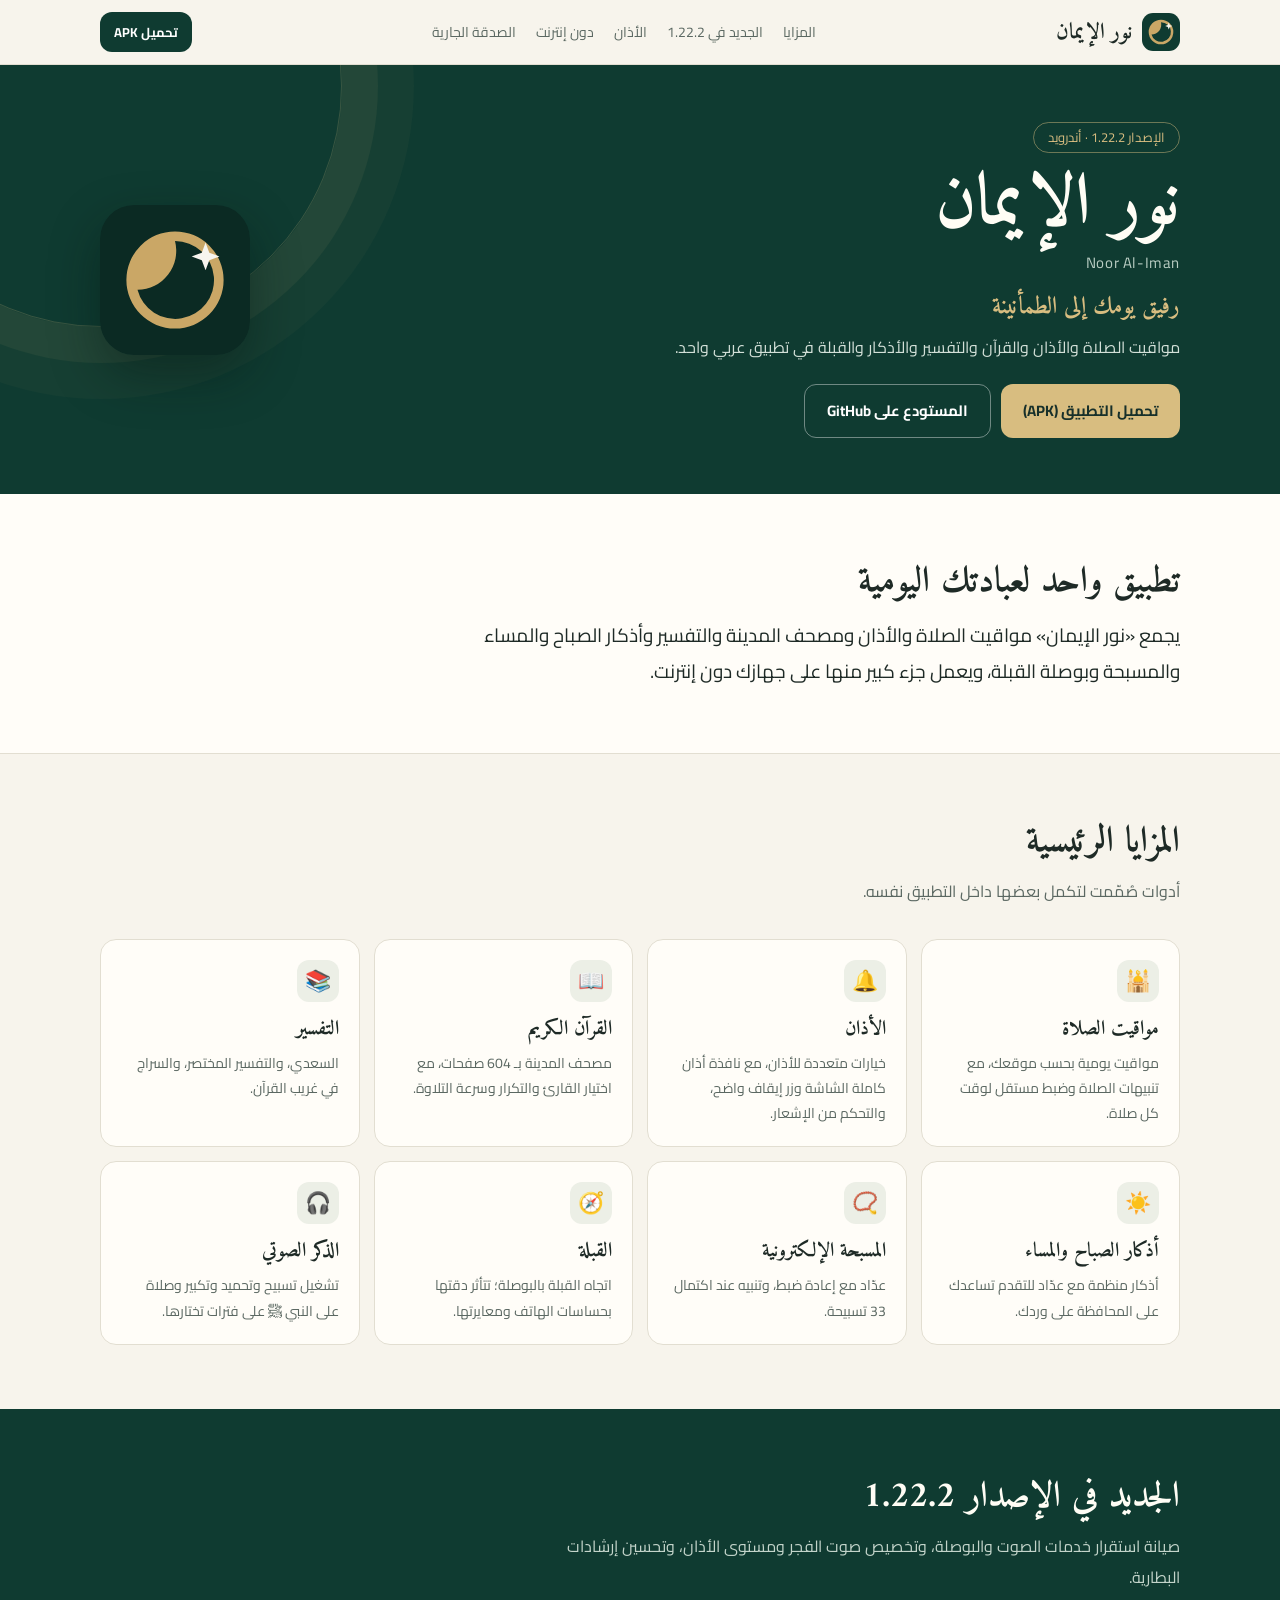
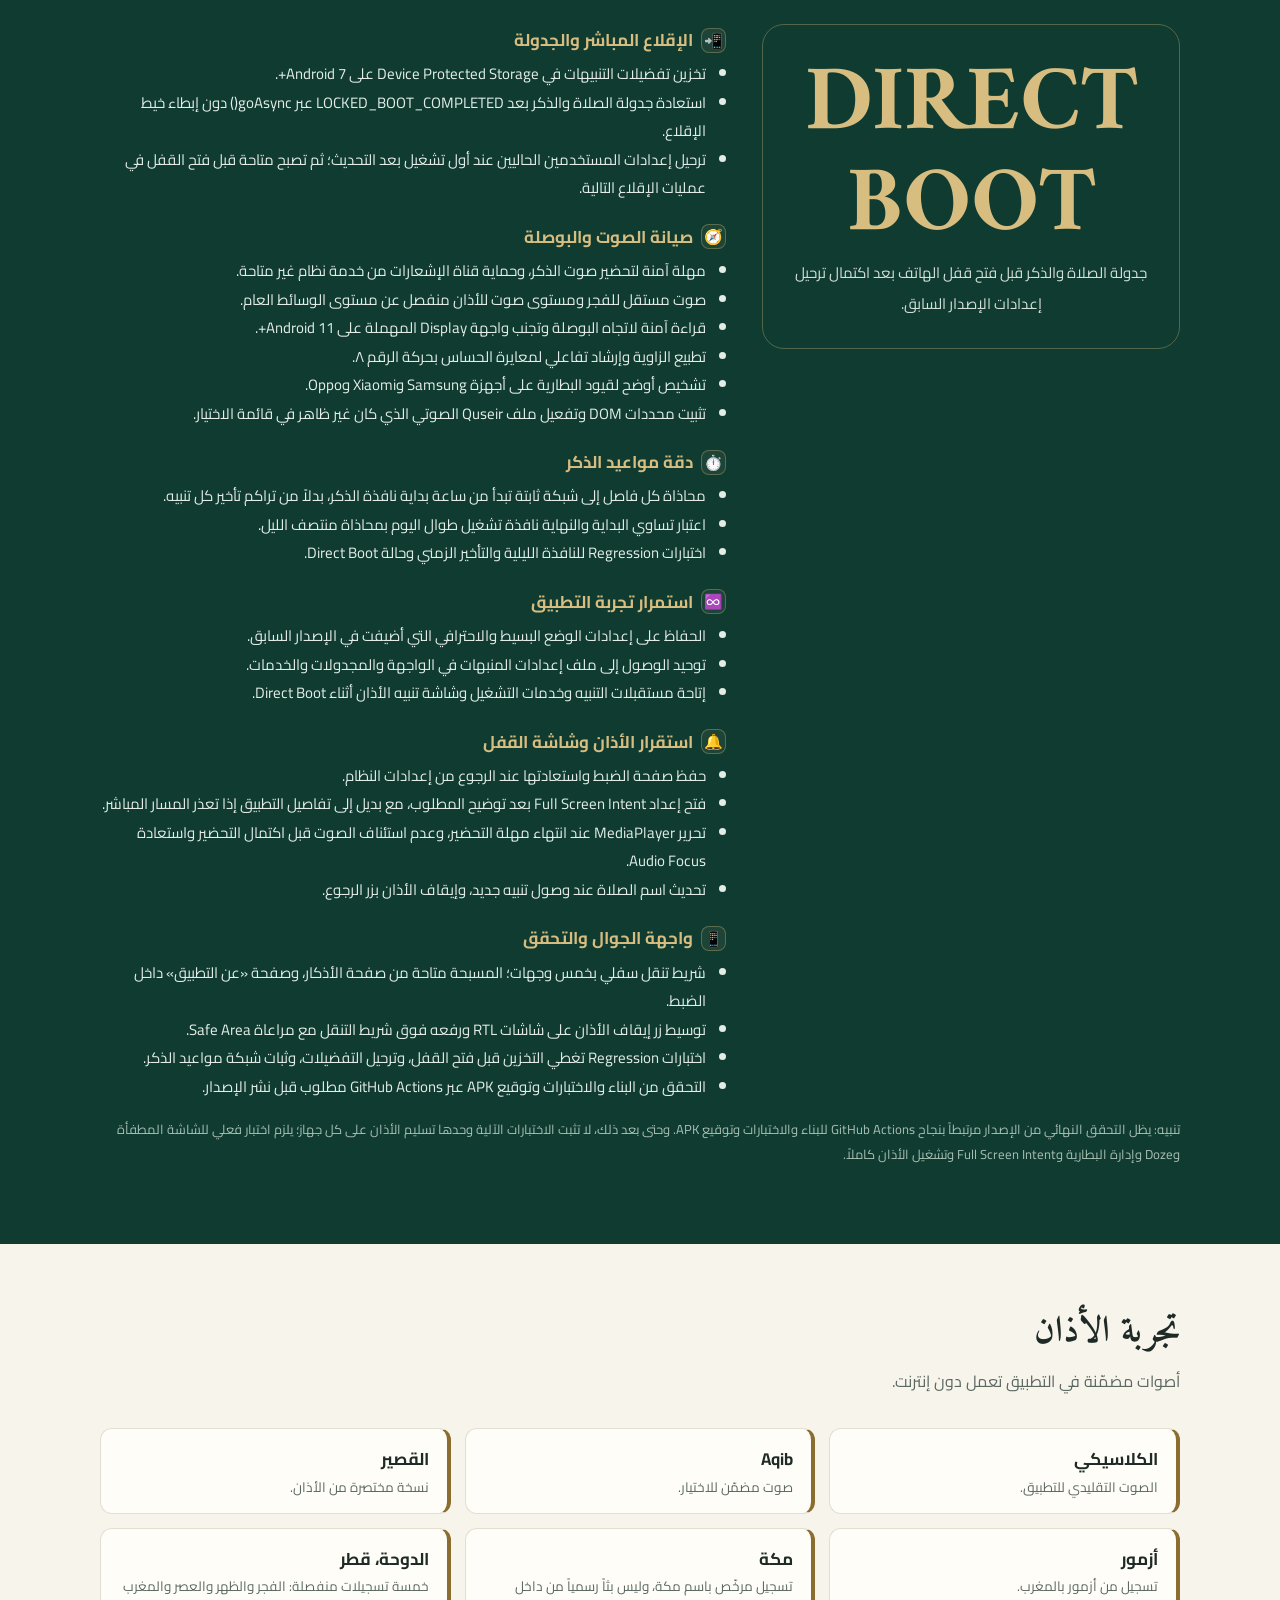
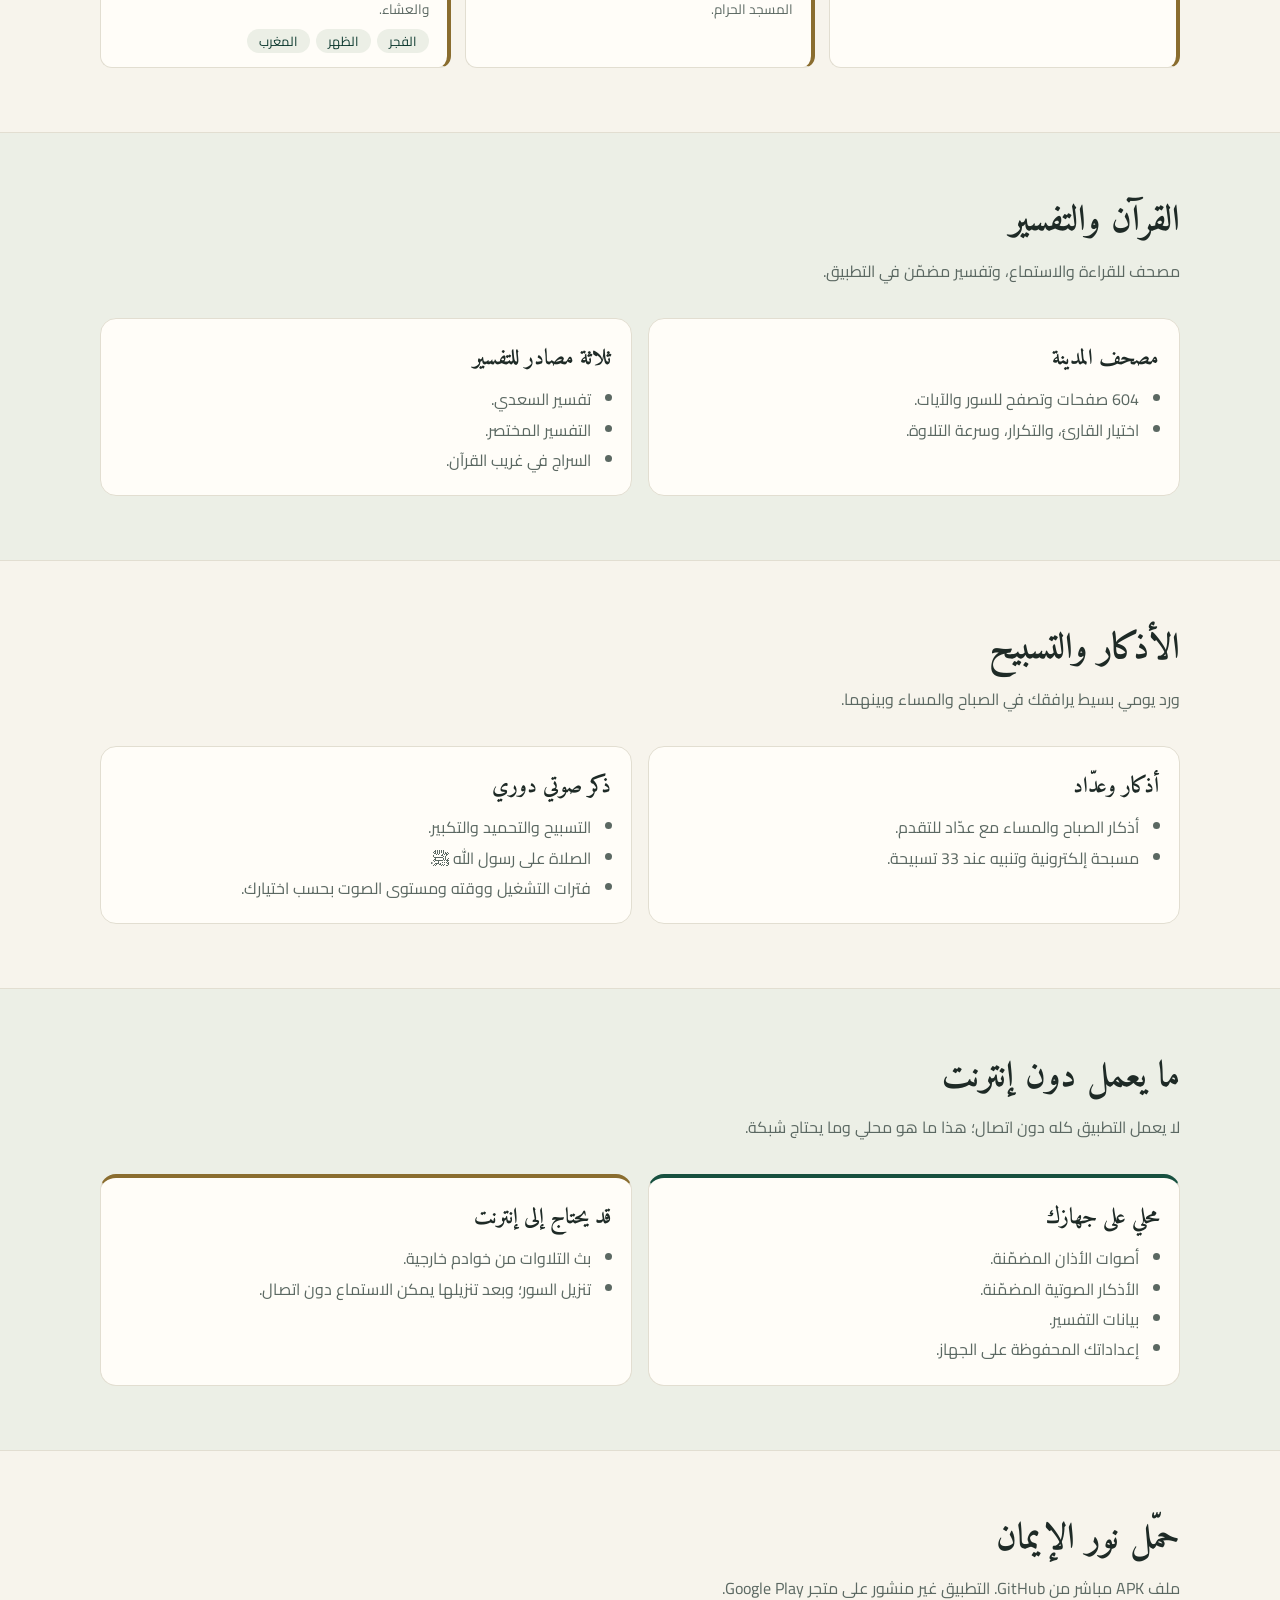
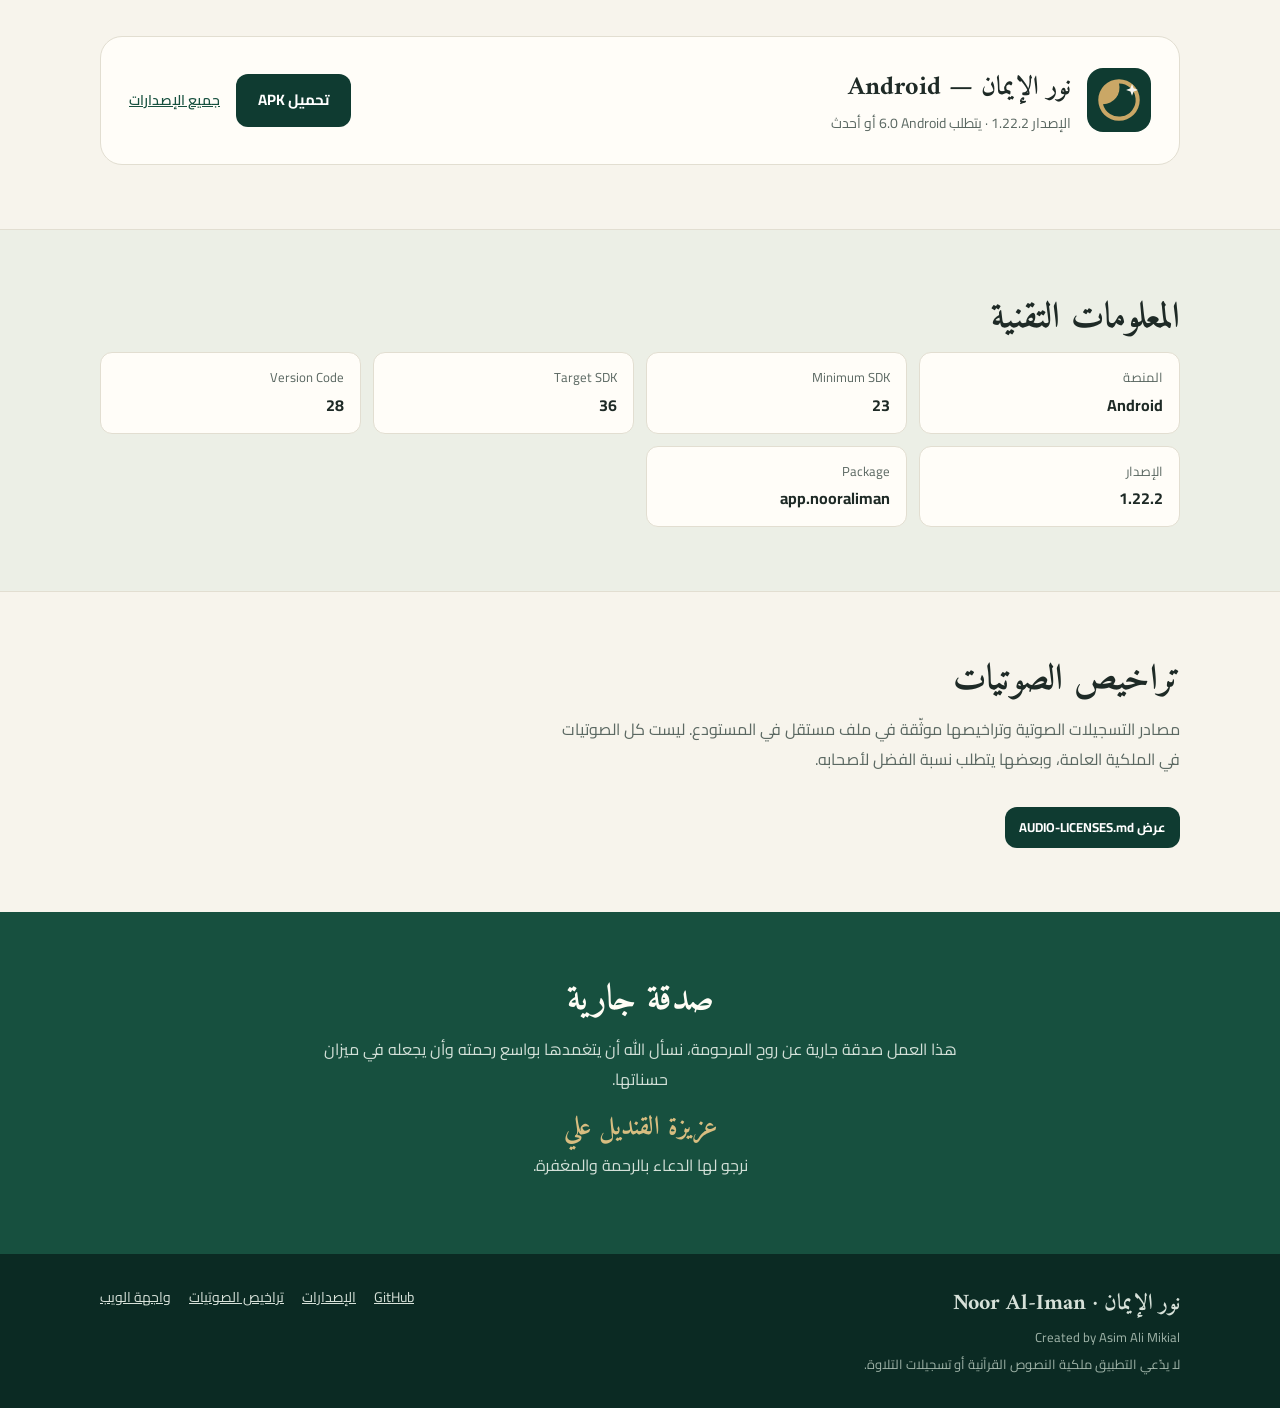
==== index.html @ 0c86276c "Add meaningful icons to v1.22.2 feature headings" ====
<!doctype html>
<html lang="ar" dir="rtl">
<head>
<meta charset="utf-8">
<meta name="viewport" content="width=device-width, initial-scale=1">
<meta name="theme-color" content="#0f3b31">
<title>نور الإيمان | رفيق يومك إلى الطمأنينة</title>
<meta name="description" content="نور الإيمان: تطبيق أندرويد يجمع مواقيت الصلاة والأذان والقرآن الكريم والتفسير والأذكار والمسبحة والقبلة في تجربة عربية واحدة.">
<meta property="og:type" content="website">
<meta property="og:title" content="نور الإيمان | رفيق يومك إلى الطمأنينة">
<meta property="og:description" content="مواقيت الصلاة والأذان والقرآن والتفسير والأذكار والقبلة في تطبيق واحد.">
<meta property="og:url" content="https://noor-aliman-psi.vercel.app">
<meta name="twitter:card" content="summary">
<script>
  window.si = window.si || function () { (window.siq = window.siq || []).push(arguments); };
</script>
<script defer src="/_vercel/speed-insights/script.js"></script>
<script>
  window.va = window.va || function () { (window.vaq = window.vaq || []).push(arguments); };
</script>
<script defer src="/_vercel/insights/script.js"></script>
<script type="application/ld+json">
{"@context":"https://schema.org","@type":"SoftwareApplication","name":"نور الإيمان","alternateName":"Noor Al-Iman","applicationCategory":"LifestyleApplication","operatingSystem":"Android 6.0 and later","softwareVersion":"1.22.2","inLanguage":"ar","description":"تطبيق إسلامي يجمع مواقيت الصلاة والأذان والقرآن الكريم والتفسير والأذكار والقبلة والمسبحة.","downloadUrl":"https://github.com/asimalimikial-rgb/Noor-aliman/releases/download/v1.22.2/app-release.apk","author":{"@type":"Person","name":"Asim Ali Mikial"}}
</script>
<link rel="icon" type="image/svg+xml" href="data:image/svg+xml,%3Csvg xmlns='http://www.w3.org/2000/svg' viewBox='0 0 108 108'%3E%3Cpath fill='%230f3b31' d='M0 0h108v108H0z'/%3E%3Cpath fill='%23CAA766' d='M54 19a35 35 0 1 0 35 35 35 35 0 0 0-35-35m0 7a28 28 0 1 1-27 35 28 28 0 0 0 27-35'/%3E%3Cpath fill='%23F7F5EF' d='M76 27l2.7 7.3 7.3 2.7-7.3 2.7-2.7 7.3-2.7-7.3-7.3-2.7 7.3-2.7z'/%3E%3C/svg%3E">
<link rel="preconnect" href="https://fonts.googleapis.com">
<link rel="preconnect" href="https://fonts.gstatic.com" crossorigin>
<link href="https://fonts.googleapis.com/css2?family=Amiri:wght@400;700&family=Cairo:wght@400;600;700&display=swap" rel="stylesheet">
<style>
:root{--em:#0f3b31;--em2:#17503f;--gold:#d8bd80;--goldd:#8a6d2f;--ivory:#f7f4ec;--paper:#fffdf8;--ink:#1e2a26;--mut:#5b6862;--line:#e2ded1;--mist:#ecefe6}
*{box-sizing:border-box}
html{scroll-behavior:smooth;scroll-padding-top:72px}
body{margin:0;background:var(--ivory);color:var(--ink);font:400 16px/1.9 Cairo,Tajawal,"Segoe UI",Tahoma,sans-serif}
a{color:inherit}
.ltr{direction:ltr;unicode-bidi:isolate;display:inline-block}
.wrap{width:min(1080px,calc(100% - 32px));margin-inline:auto}
:focus-visible{outline:3px solid var(--goldd);outline-offset:3px;border-radius:6px}
.skip{position:absolute;inset-inline-start:8px;top:-60px;background:var(--em);color:#fff;padding:8px 14px;border-radius:8px;z-index:20}
.skip:focus{top:8px}
header{position:sticky;top:0;z-index:10;background:#f7f4ece8;backdrop-filter:blur(8px);border-bottom:1px solid var(--line)}
.bar{display:flex;align-items:center;justify-content:space-between;gap:12px;min-height:64px}
.brand{display:flex;align-items:center;gap:10px;text-decoration:none}
.brand svg{width:38px;height:38px;border-radius:11px;flex:none}
.brand b{font:700 22px Amiri,serif}
nav{display:flex;gap:20px;font-size:14px;color:var(--mut)}
nav a{text-decoration:none}
nav a:hover{color:var(--em)}
.btn{display:inline-flex;align-items:center;justify-content:center;gap:8px;padding:12px 22px;border-radius:12px;font-weight:700;font-size:15px;text-decoration:none;transition:transform .15s}
.btn:hover{transform:translateY(-2px)}
.btn-gold{background:var(--gold);color:#17302a}
.btn-ghost{border:1px solid #ffffff66;color:#fff}
.btn-em{background:var(--em);color:#fff}
.sm{padding:8px 14px;font-size:13px}
.hero{background:var(--em);color:#fffdf5;position:relative;overflow:hidden}
.hero:before{content:"";position:absolute;width:480px;height:480px;left:-140px;top:-220px;border:1px solid #d8bd8035;border-radius:50%;box-shadow:0 0 0 36px #d8bd8010,0 0 0 72px #d8bd8008}
.hg{position:relative;display:grid;grid-template-columns:1fr auto;align-items:center;gap:32px;padding:56px 0}
.pill{display:inline-block;border:1px solid #d8bd8077;color:var(--gold);border-radius:999px;padding:2px 14px;font-size:13px}
h1{font:700 clamp(44px,8vw,72px)/1.2 Amiri,serif;margin:10px 0 0}
.en{font-size:15px;color:#b9cdc3;letter-spacing:.04em;direction:ltr;text-align:right}
.tag{font:700 24px Amiri,serif;color:var(--gold);margin:8px 0 4px}
.hero p{color:#d3e0d8;max-width:520px;margin:0 0 22px}
.acts{display:flex;gap:10px;flex-wrap:wrap}
.mark{width:150px;height:150px;border-radius:34px;box-shadow:0 20px 50px #04140f66}
section{padding:64px 0}
h2{font:700 36px/1.4 Amiri,serif;margin:0 0 8px}
.lead{color:var(--mut);max-width:640px;margin:0 0 32px}
.about{background:var(--paper);border-bottom:1px solid var(--line)}
.about p{font-size:19px;max-width:700px;margin:0}
.grid{display:grid;grid-template-columns:repeat(4,1fr);gap:14px}
.card{background:var(--paper);border:1px solid var(--line);border-radius:16px;padding:20px}
.ic{width:42px;height:42px;display:grid;place-items:center;background:var(--mist);border-radius:12px;font-size:21px;margin-bottom:10px}
.card h3{font:700 20px Amiri,serif;margin:0 0 4px}
.card p{margin:0;font-size:14px;color:var(--mut);line-height:1.8}
.a11{background:var(--em);color:#fffdf5}
.a11 .lead{color:#c3d4ca}
.a11g{display:grid;grid-template-columns:.8fr 1.2fr;gap:36px;align-items:start}
.big{border:1px solid #d8bd8055;border-radius:22px;padding:30px;text-align:center}
.big b{display:block;font:700 92px/1.1 Amiri,serif;color:var(--gold)}
.big span{color:#d3e0d8;font-size:15px}
.cols{display:grid;gap:18px}
.cols h3{font-size:17px;margin:0 0 4px;color:var(--gold);display:flex;align-items:center;gap:8px}.cols h3 .section-icon{font-size:15px;line-height:1;display:inline-grid;place-items:center;width:25px;height:25px;border:1px solid #d8bd8055;border-radius:8px;background:#d8bd8012;flex:none}
.cols ul{margin:0;padding-inline-start:20px;color:#e3ece6;font-size:15px}
.note{font-size:13px;color:#a9bfb3;margin-top:16px}
.rows{display:grid;grid-template-columns:repeat(3,1fr);gap:14px}
.row{background:var(--paper);border:1px solid var(--line);border-inline-start:4px solid var(--goldd);border-radius:12px;padding:14px 18px}
.row b{display:block;font-size:17px}
.row span{font-size:13.5px;color:var(--mut);line-height:1.7;display:block}
.chips{display:flex;gap:6px;flex-wrap:wrap;margin-top:8px}
.chips i{font-style:normal;background:var(--mist);border-radius:999px;padding:0 12px;font-size:13px;color:var(--em)}
.two{display:grid;grid-template-columns:1fr 1fr;gap:16px}
.two h3{font:700 22px Amiri,serif;margin:0 0 6px}
.two ul{margin:0;padding-inline-start:20px;color:var(--mut)}
.alt{background:var(--mist);border-block:1px solid var(--line)}
.off-no{border-top:4px solid var(--em2)}
.off-net{border-top:4px solid var(--goldd)}
.dl{background:var(--paper);border:1px solid var(--line);border-radius:22px;padding:28px;display:flex;align-items:center;justify-content:space-between;gap:20px;flex-wrap:wrap}
.dl .id{display:flex;align-items:center;gap:16px}
.dl .id svg{width:64px;height:64px;border-radius:16px;flex:none}
.dl h3{font:700 26px Amiri,serif;margin:0}
.dl p{margin:0;color:var(--mut);font-size:14px}
.dl .go{display:flex;gap:16px;align-items:center;flex-wrap:wrap}
.dl .go a.t{color:var(--em2);font-weight:600;font-size:14px}
dl.spec{display:grid;grid-template-columns:repeat(4,1fr);gap:12px;margin:0}
dl.spec div{background:var(--paper);border:1px solid var(--line);border-radius:12px;padding:12px 16px}
dl.spec dt{font-size:13px;color:var(--mut)}
dl.spec dd{margin:0;font-weight:700}
.waqf{background:var(--em2);color:#fffdf5;text-align:center}
.waqf p{max-width:680px;margin:0 auto 10px;color:#d3e0d8}
.waqf .nm{font:700 26px Amiri,serif;color:var(--gold)}
footer{background:#0b2a23;color:#d7e1d9;padding:30px 0;font-size:14px}
.ft{display:flex;justify-content:space-between;gap:18px;flex-wrap:wrap}
.ft b{font:700 22px Amiri,serif}
.ft p{margin:2px 0;color:#9fb3a8;font-size:13px}
.fl{display:flex;gap:18px;flex-wrap:wrap}
.fl a{color:#d7e1d9}
@media(max-width:900px){.grid{grid-template-columns:repeat(2,1fr)}.rows{grid-template-columns:1fr 1fr}dl.spec{grid-template-columns:1fr 1fr}.a11g{grid-template-columns:1fr}}
@media(max-width:640px){
nav{display:none}
.hg{grid-template-columns:1fr;padding:32px 0;text-align:center}
.mark{width:96px;height:96px;border-radius:24px;margin:0 auto;order:-1}
.en{text-align:center}
.hero p{margin-inline:auto}
.acts{justify-content:center}
.btn{width:100%}
.btn.sm{width:auto}
section{padding:44px 0}
h2{font-size:30px}
.grid,.rows,.two{grid-template-columns:1fr}
.big b{font-size:72px}
.dl{padding:22px}
.dl .go{width:100%}
}
@media(prefers-reduced-motion:reduce){html{scroll-behavior:auto}.btn{transition:none}}
</style>
</head>
<body>
<a class="skip" href="#features">تخطَّ إلى المحتوى</a>
<header>
<div class="wrap bar">
<a class="brand" href="#" aria-label="نور الإيمان - أعلى الصفحة">
<svg viewBox="0 0 108 108" aria-hidden="true"><path fill="#0f3b31" d="M0 0h108v108H0z"/><path fill="#CAA766" d="M54 19a35 35 0 1 0 35 35 35 35 0 0 0-35-35m0 7a28 28 0 1 1-27 35 28 28 0 0 0 27-35"/><path fill="#F7F5EF" d="M76 27l2.7 7.3 7.3 2.7-7.3 2.7-2.7 7.3-2.7-7.3-7.3-2.7 7.3-2.7z"/></svg>
<b>نور الإيمان</b>
</a>
<nav aria-label="القائمة الرئيسية">
<a href="#features">المزايا</a>
<a href="#a11">الجديد في 1.22.2</a>
<a href="#adhan">الأذان</a>
<a href="#experience">دون إنترنت</a>
<a href="#waqf">الصدقة الجارية</a>
</nav>
<a class="btn btn-em sm" href="https://github.com/asimalimikial-rgb/Noor-aliman/releases/download/v1.22.2/app-release.apk">تحميل APK</a>
</div>
</header>

<main>
<div class="hero">
<div class="wrap hg">
<div>
<span class="pill">الإصدار <bdi class="ltr">1.22.2</bdi> · أندرويد</span>
<h1>نور الإيمان</h1>
<div class="en">Noor Al-Iman</div>
<div class="tag">رفيق يومك إلى الطمأنينة</div>
<p>مواقيت الصلاة والأذان والقرآن والتفسير والأذكار والقبلة في تطبيق عربي واحد.</p>
<div class="acts">
<a class="btn btn-gold" href="https://github.com/asimalimikial-rgb/Noor-aliman/releases/download/v1.22.2/app-release.apk">تحميل التطبيق (APK)</a>
<a class="btn btn-ghost" href="https://github.com/asimalimikial-rgb/Noor-aliman">المستودع على GitHub</a>
</div>
</div>
<svg class="mark" viewBox="0 0 108 108" role="img" aria-label="شعار تطبيق نور الإيمان"><path fill="#0b2a23" d="M0 0h108v108H0z"/><path fill="#CAA766" d="M54 19a35 35 0 1 0 35 35 35 35 0 0 0-35-35m0 7a28 28 0 1 1-27 35 28 28 0 0 0 27-35"/><path fill="#F7F5EF" d="M76 27l2.7 7.3 7.3 2.7-7.3 2.7-2.7 7.3-2.7-7.3-7.3-2.7 7.3-2.7z"/></svg>
</div>
</div>

<section class="about" id="about">
<div class="wrap">
<h2>تطبيق واحد لعبادتك اليومية</h2>
<p>يجمع «نور الإيمان» مواقيت الصلاة والأذان ومصحف المدينة والتفسير وأذكار الصباح والمساء والمسبحة وبوصلة القبلة، ويعمل جزء كبير منها على جهازك دون إنترنت.</p>
</div>
</section>

<section id="features">
<div class="wrap">
<h2>المزايا الرئيسية</h2>
<p class="lead">أدوات صُمّمت لتكمل بعضها داخل التطبيق نفسه.</p>
<div class="grid">
<article class="card"><div class="ic" aria-hidden="true">🕌</div><h3>مواقيت الصلاة</h3><p>مواقيت يومية بحسب موقعك، مع تنبيهات الصلاة وضبط مستقل لوقت كل صلاة.</p></article>
<article class="card"><div class="ic" aria-hidden="true">🔔</div><h3>الأذان</h3><p>خيارات متعددة للأذان، مع نافذة أذان كاملة الشاشة وزر إيقاف واضح، والتحكم من الإشعار.</p></article>
<article class="card"><div class="ic" aria-hidden="true">📖</div><h3>القرآن الكريم</h3><p>مصحف المدينة بـ <bdi class="ltr">604</bdi> صفحات، مع اختيار القارئ والتكرار وسرعة التلاوة.</p></article>
<article class="card"><div class="ic" aria-hidden="true">📚</div><h3>التفسير</h3><p>السعدي، والتفسير المختصر، والسراج في غريب القرآن.</p></article>
<article class="card"><div class="ic" aria-hidden="true">☀️</div><h3>أذكار الصباح والمساء</h3><p>أذكار منظمة مع عدّاد للتقدم تساعدك على المحافظة على وردك.</p></article>
<article class="card"><div class="ic" aria-hidden="true">📿</div><h3>المسبحة الإلكترونية</h3><p>عدّاد مع إعادة ضبط، وتنبيه عند اكتمال <bdi class="ltr">33</bdi> تسبيحة.</p></article>
<article class="card"><div class="ic" aria-hidden="true">🧭</div><h3>القبلة</h3><p>اتجاه القبلة بالبوصلة؛ تتأثر دقتها بحساسات الهاتف ومعايرتها.</p></article>
<article class="card"><div class="ic" aria-hidden="true">🎧</div><h3>الذكر الصوتي</h3><p>تشغيل تسبيح وتحميد وتكبير وصلاة على النبي ﷺ على فترات تختارها.</p></article>
</div>
</div>
</section>

<section class="a11" id="a11">
<div class="wrap">
<h2>الجديد في الإصدار <bdi class="ltr">1.22.2</bdi></h2>
<p class="lead">صيانة استقرار خدمات الصوت والبوصلة، وتخصيص صوت الفجر ومستوى الأذان، وتحسين إرشادات البطارية.</p>
<div class="a11g">
<div class="big"><b>DIRECT BOOT</b><span>جدولة الصلاة والذكر قبل فتح قفل الهاتف بعد اكتمال ترحيل إعدادات الإصدار السابق.</span></div>
<div class="cols">
<div><h3><span class="section-icon" aria-hidden="true">📲</span>الإقلاع المباشر والجدولة</h3><ul>
<li>تخزين تفضيلات التنبيهات في Device Protected Storage على Android 7+.</li>
<li>استعادة جدولة الصلاة والذكر بعد LOCKED_BOOT_COMPLETED عبر goAsync() دون إبطاء خيط الإقلاع.</li>
<li>ترحيل إعدادات المستخدمين الحاليين عند أول تشغيل بعد التحديث؛ ثم تصبح متاحة قبل فتح القفل في عمليات الإقلاع التالية.</li>
</ul></div>
<div><h3><span class="section-icon" aria-hidden="true">🧭</span>صيانة الصوت والبوصلة</h3><ul>
<li>مهلة آمنة لتحضير صوت الذكر، وحماية قناة الإشعارات من خدمة نظام غير متاحة.</li>
<li>صوت مستقل للفجر ومستوى صوت للأذان منفصل عن مستوى الوسائط العام.</li>
<li>قراءة آمنة لاتجاه البوصلة وتجنب واجهة Display المهملة على Android 11+.</li>
<li>تطبيع الزاوية وإرشاد تفاعلي لمعايرة الحساس بحركة الرقم ٨.</li>
<li>تشخيص أوضح لقيود البطارية على أجهزة Samsung وXiaomi وOppo.</li>
<li>تثبيت محددات DOM وتفعيل ملف Quseir الصوتي الذي كان غير ظاهر في قائمة الاختيار.</li>
</ul></div>
<div><h3><span class="section-icon" aria-hidden="true">⏱️</span>دقة مواعيد الذكر</h3><ul>
<li>محاذاة كل فاصل إلى شبكة ثابتة تبدأ من ساعة بداية نافذة الذكر، بدلاً من تراكم تأخير كل تنبيه.</li>
<li>اعتبار تساوي البداية والنهاية نافذة تشغيل طوال اليوم بمحاذاة منتصف الليل.</li>
<li>اختبارات Regression للنافذة الليلية والتأخير الزمني وحالة Direct Boot.</li>
</ul></div>
<div><h3><span class="section-icon" aria-hidden="true">♾️</span>استمرار تجربة التطبيق</h3><ul>
<li>الحفاظ على إعدادات الوضع البسيط والاحترافي التي أضيفت في الإصدار السابق.</li>
<li>توحيد الوصول إلى ملف إعدادات المنبهات في الواجهة والمجدولات والخدمات.</li>
<li>إتاحة مستقبلات التنبيه وخدمات التشغيل وشاشة تنبيه الأذان أثناء Direct Boot.</li>
</ul></div>
<div><h3><span class="section-icon" aria-hidden="true">🔔</span>استقرار الأذان وشاشة القفل</h3><ul>
<li>حفظ صفحة الضبط واستعادتها عند الرجوع من إعدادات النظام.</li>
<li>فتح إعداد Full Screen Intent بعد توضيح المطلوب، مع بديل إلى تفاصيل التطبيق إذا تعذر المسار المباشر.</li>
<li>تحرير MediaPlayer عند انتهاء مهلة التحضير، وعدم استئناف الصوت قبل اكتمال التحضير واستعادة Audio Focus.</li>
<li>تحديث اسم الصلاة عند وصول تنبيه جديد، وإيقاف الأذان بزر الرجوع.</li>
</ul></div>
<div><h3><span class="section-icon" aria-hidden="true">📱</span>واجهة الجوال والتحقق</h3><ul>
<li>شريط تنقل سفلي بخمس وجهات؛ المسبحة متاحة من صفحة الأذكار، وصفحة «عن التطبيق» داخل الضبط.</li>
<li>توسيط زر إيقاف الأذان على شاشات RTL ورفعه فوق شريط التنقل مع مراعاة Safe Area.</li>
<li>اختبارات Regression تغطي التخزين قبل فتح القفل، وترحيل التفضيلات، وثبات شبكة مواعيد الذكر.</li>
<li>التحقق من البناء والاختبارات وتوقيع APK عبر GitHub Actions مطلوب قبل نشر الإصدار.</li>
</ul></div>
</div>
</div>
<p class="note">تنبيه: يظل التحقق النهائي من الإصدار مرتبطاً بنجاح GitHub Actions للبناء والاختبارات وتوقيع APK. وحتى بعد ذلك، لا تثبت الاختبارات الآلية وحدها تسليم الأذان على كل جهاز؛ يلزم اختبار فعلي للشاشة المطفأة وDoze وإدارة البطارية وFull Screen Intent وتشغيل الأذان كاملاً.</p>
</section>

<section id="adhan">
<div class="wrap">
<h2>تجربة الأذان</h2>
<p class="lead">أصوات مضمّنة في التطبيق تعمل دون إنترنت.</p>
<div class="rows">
<div class="row"><b>الكلاسيكي</b><span>الصوت التقليدي للتطبيق.</span></div>
<div class="row"><b>Aqib</b><span>صوت مضمّن للاختيار.</span></div>
<div class="row"><b>القصير</b><span>نسخة مختصرة من الأذان.</span></div>
<div class="row"><b>أزمور</b><span>تسجيل من أزمور بالمغرب.</span></div>
<div class="row"><b>مكة</b><span>تسجيل مرخّص باسم مكة، وليس بثاً رسمياً من داخل المسجد الحرام.</span></div>
<div class="row"><b>الدوحة، قطر</b><span>خمسة تسجيلات منفصلة: الفجر والظهر والعصر والمغرب والعشاء.</span><div class="chips"><i>الفجر</i><i>الظهر</i><i>المغرب</i></div></div>
</div>
</div>
</section>

<section class="alt" id="quran">
<div class="wrap">
<h2>القرآن والتفسير</h2>
<p class="lead">مصحف للقراءة والاستماع، وتفسير مضمّن في التطبيق.</p>
<div class="two">
<div class="card"><h3>مصحف المدينة</h3><ul><li><bdi class="ltr">604</bdi> صفحات وتصفح للسور والآيات.</li><li>اختيار القارئ، والتكرار، وسرعة التلاوة.</li></ul></div>
<div class="card"><h3>ثلاثة مصادر للتفسير</h3><ul><li>تفسير السعدي.</li><li>التفسير المختصر.</li><li>السراج في غريب القرآن.</li></ul></div>
</div>
</div>
</section>

<section id="adhkar">
<div class="wrap">
<h2>الأذكار والتسبيح</h2>
<p class="lead">ورد يومي بسيط يرافقك في الصباح والمساء وبينهما.</p>
<div class="two">
<div class="card"><h3>أذكار وعدّاد</h3><ul><li>أذكار الصباح والمساء مع عدّاد للتقدم.</li><li>مسبحة إلكترونية وتنبيه عند <bdi class="ltr">33</bdi> تسبيحة.</li></ul></div>
<div class="card"><h3>ذكر صوتي دوري</h3><ul><li>التسبيح والتحميد والتكبير.</li><li>الصلاة على رسول الله ﷺ.</li><li>فترات التشغيل ووقته ومستوى الصوت بحسب اختيارك.</li></ul></div>
</div>
</div>
</section>

<section class="alt" id="experience">
<div class="wrap">
<h2>ما يعمل دون إنترنت</h2>
<p class="lead">لا يعمل التطبيق كله دون اتصال؛ هذا ما هو محلي وما يحتاج شبكة.</p>
<div class="two">
<div class="card off-no"><h3>محلي على جهازك</h3><ul><li>أصوات الأذان المضمّنة.</li><li>الأذكار الصوتية المضمّنة.</li><li>بيانات التفسير.</li><li>إعداداتك المحفوظة على الجهاز.</li></ul></div>
<div class="card off-net"><h3>قد يحتاج إلى إنترنت</h3><ul><li>بث التلاوات من خوادم خارجية.</li><li>تنزيل السور؛ وبعد تنزيلها يمكن الاستماع دون اتصال.</li></ul></div>
</div>
</div>
</section>

<section id="download">
<div class="wrap">
<h2>حمّل نور الإيمان</h2>
<p class="lead">ملف APK مباشر من GitHub. التطبيق غير منشور على متجر Google Play.</p>
<div class="dl">
<div class="id">
<svg viewBox="0 0 108 108" aria-hidden="true"><path fill="#0f3b31" d="M0 0h108v108H0z"/><path fill="#CAA766" d="M54 19a35 35 0 1 0 35 35 35 35 0 0 0-35-35m0 7a28 28 0 1 1-27 35 28 28 0 0 0 27-35"/><path fill="#F7F5EF" d="M76 27l2.7 7.3 7.3 2.7-7.3 2.7-2.7 7.3-2.7-7.3-7.3-2.7 7.3-2.7z"/></svg>
<div><h3>نور الإيمان — Android</h3><p>الإصدار <bdi class="ltr">1.22.2</bdi> · يتطلب Android <bdi class="ltr">6.0</bdi> أو أحدث</p></div>
</div>
<div class="go">
<a class="btn btn-em" href="https://github.com/asimalimikial-rgb/Noor-aliman/releases/download/v1.22.2/app-release.apk">تحميل APK</a>
<a class="t" href="https://github.com/asimalimikial-rgb/Noor-aliman/releases">جميع الإصدارات</a>
</div>
</div>
</div>
</section>

<section class="alt" id="tech">
<div class="wrap">
<h2>المعلومات التقنية</h2>
<dl class="spec">
<div><dt>المنصة</dt><dd>Android</dd></div>
<div><dt>Minimum SDK</dt><dd class="ltr">23</dd></div>
<div><dt>Target SDK</dt><dd class="ltr">36</dd></div>
<div><dt>Version Code</dt><dd class="ltr">28</dd></div>
<div><dt>الإصدار</dt><dd class="ltr">1.22.2</dd></div>
<div><dt>Package</dt><dd class="ltr">app.nooraliman</dd></div>
</dl>
</div>
</section>

<section id="licenses">
<div class="wrap">
<h2>تراخيص الصوتيات</h2>
<p class="lead">مصادر التسجيلات الصوتية وتراخيصها موثّقة في ملف مستقل في المستودع. ليست كل الصوتيات في الملكية العامة، وبعضها يتطلب نسبة الفضل لأصحابه.</p>
<a class="btn btn-em sm" href="https://github.com/asimalimikial-rgb/Noor-aliman/blob/main/AUDIO-LICENSES.md">عرض AUDIO-LICENSES.md</a>
</div>
</section>

<section class="waqf" id="waqf">
<div class="wrap">
<h2>صدقة جارية</h2>
<p>هذا العمل صدقة جارية عن روح المرحومة، نسأل الله أن يتغمدها بواسع رحمته وأن يجعله في ميزان حسناتها.</p>
<div class="nm">عزيزة القنديل علي</div>
<p>نرجو لها الدعاء بالرحمة والمغفرة.</p>
</div>
</section>
</main>

<footer>
<div class="wrap ft">
<div>
<b>نور الإيمان · Noor Al-Iman</b>
<p>Created by Asim Ali Mikial</p>
<p>لا يدّعي التطبيق ملكية النصوص القرآنية أو تسجيلات التلاوة.</p>
</div>
<div class="fl">
<a href="https://github.com/asimalimikial-rgb/Noor-aliman">GitHub</a>
<a href="https://github.com/asimalimikial-rgb/Noor-aliman/releases">الإصدارات</a>
<a href="https://github.com/asimalimikial-rgb/Noor-aliman/blob/main/AUDIO-LICENSES.md">تراخيص الصوتيات</a>
<a href="App/src/main/assets/noor-aliman.html">واجهة الويب</a>
</div>
</div>
</footer>
</body>
</html>
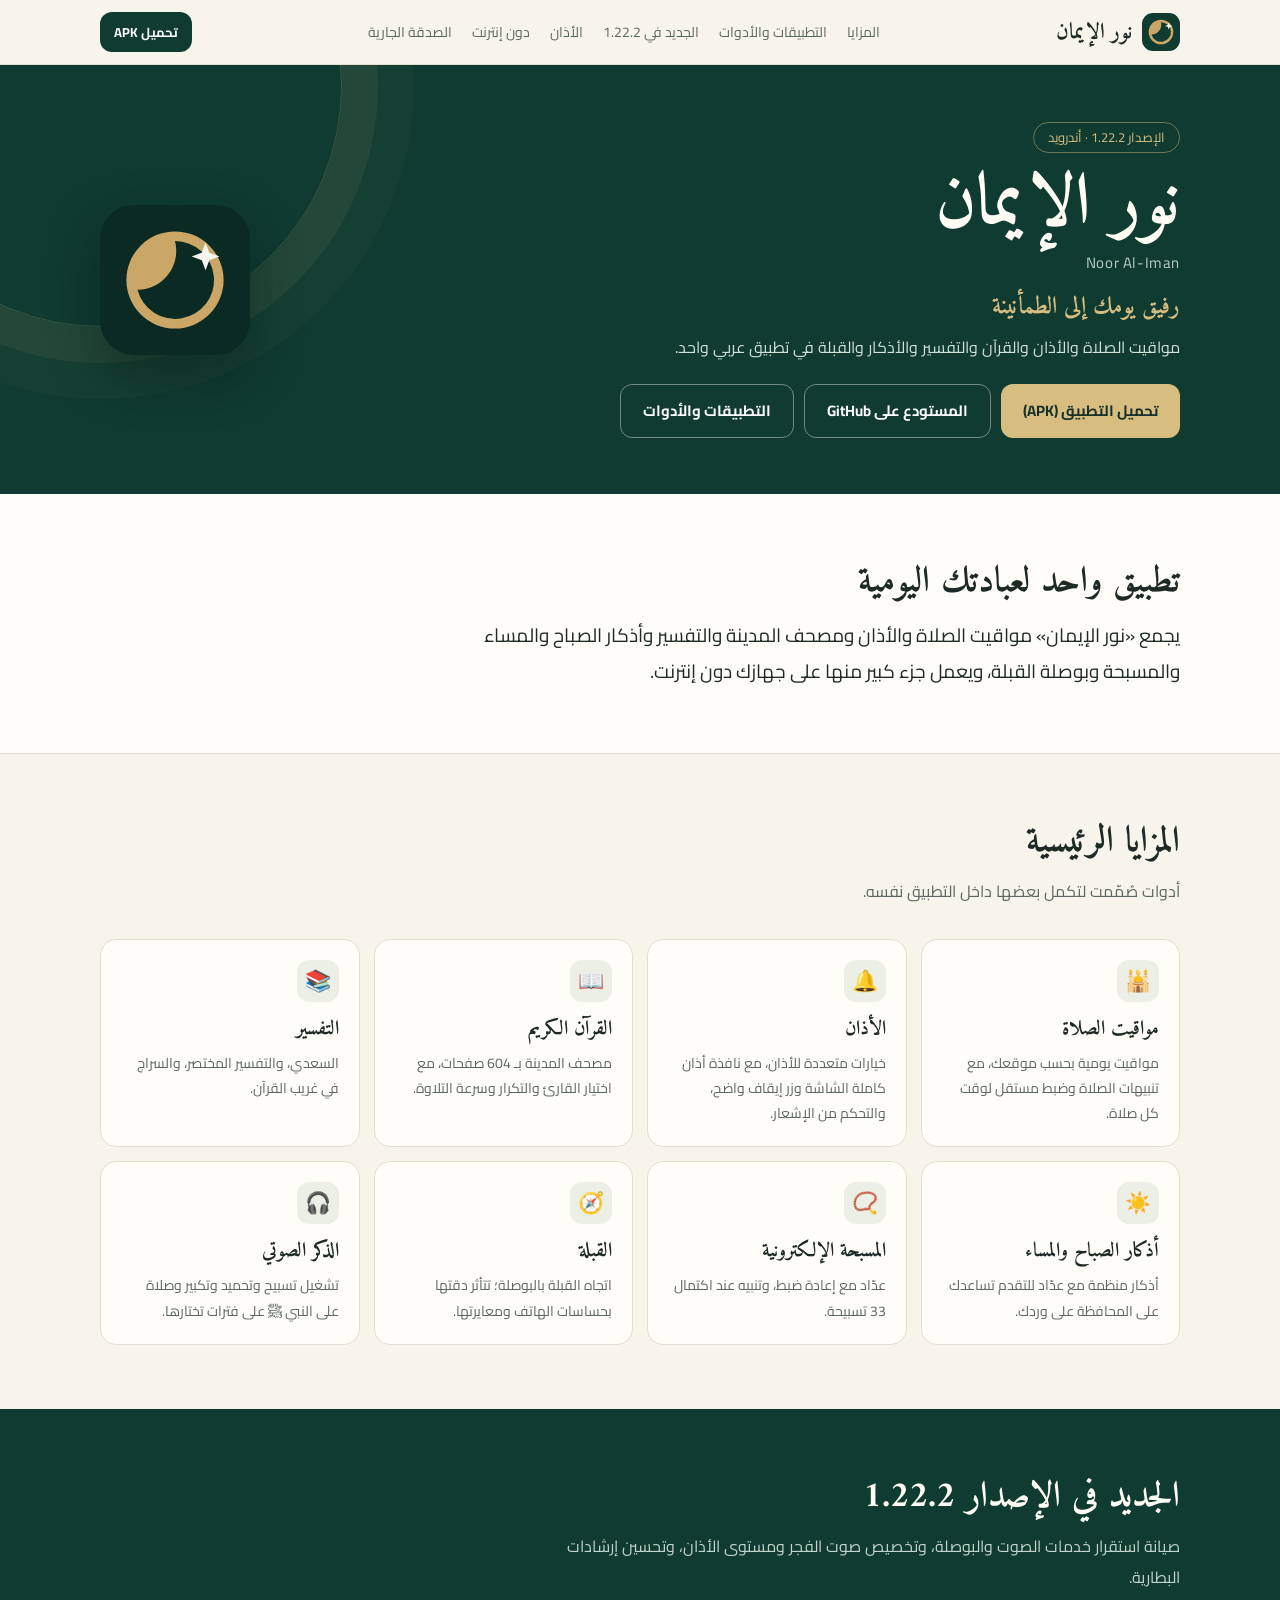
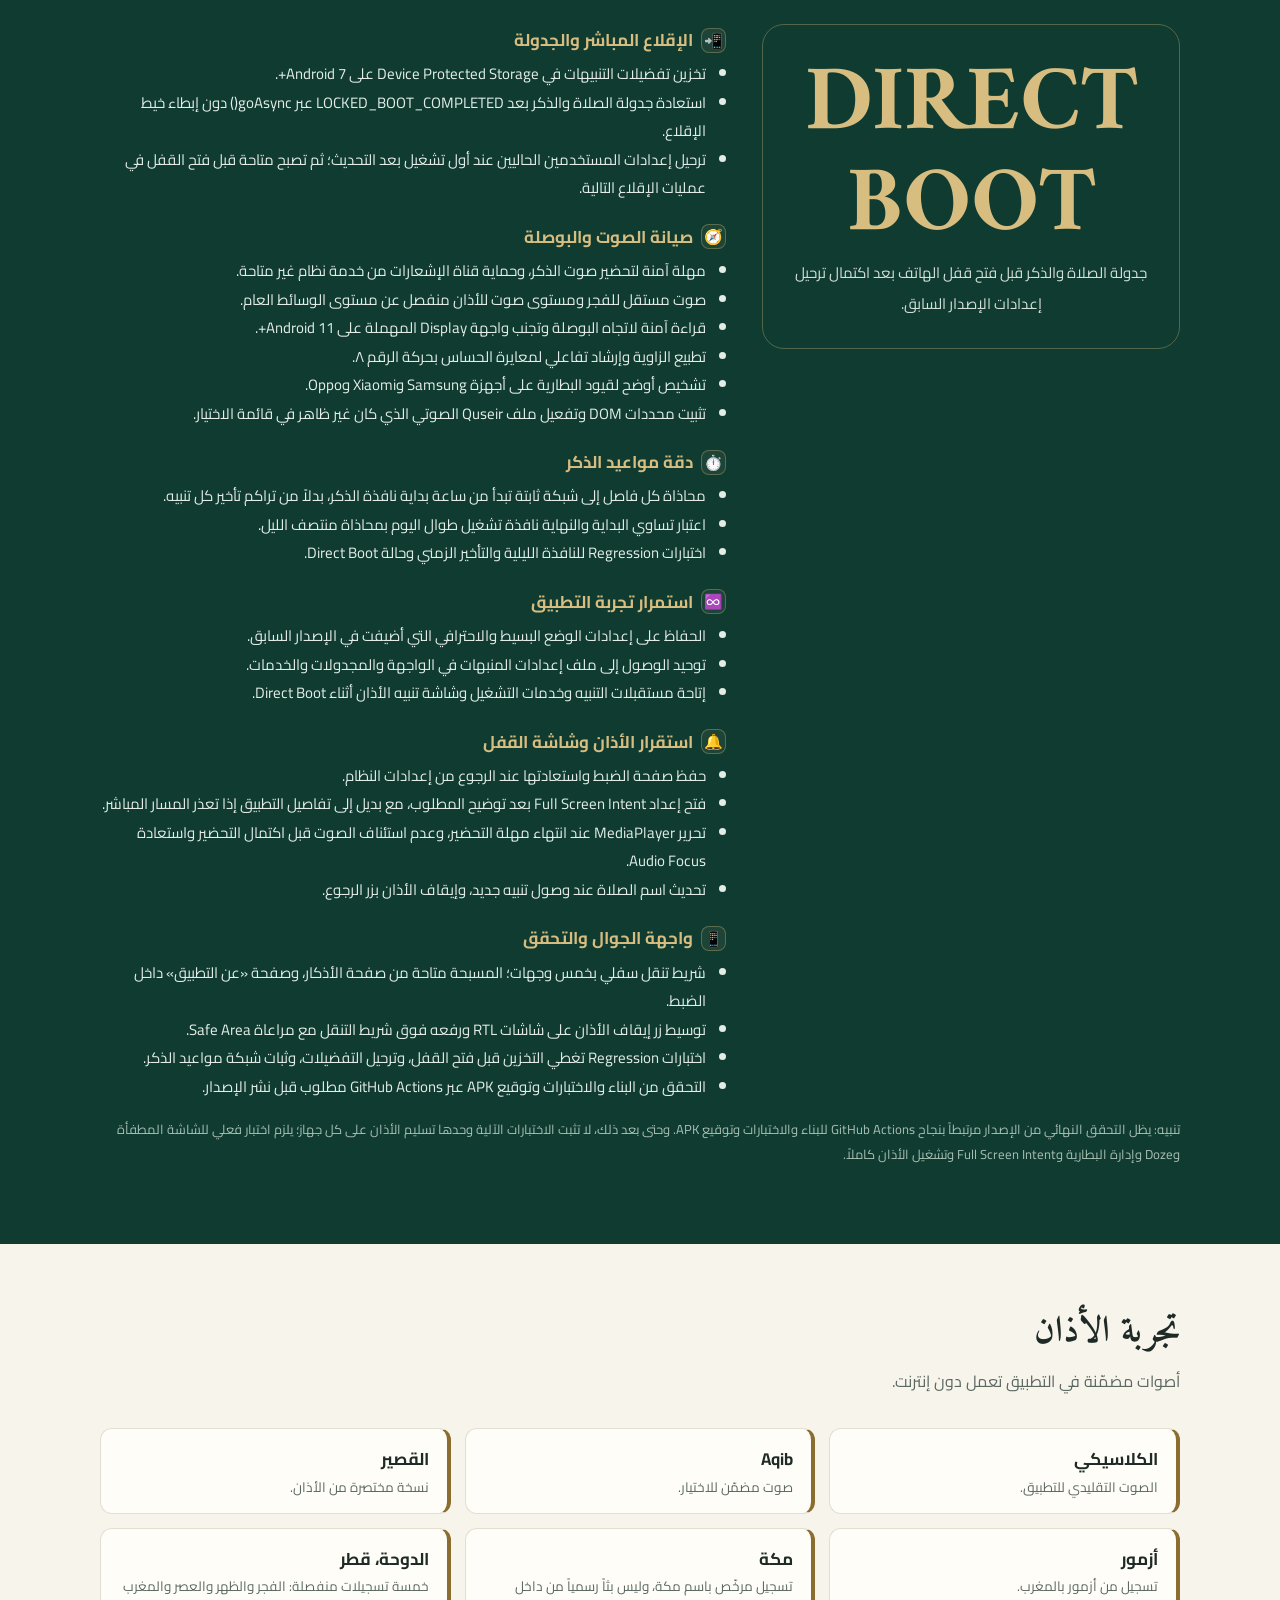
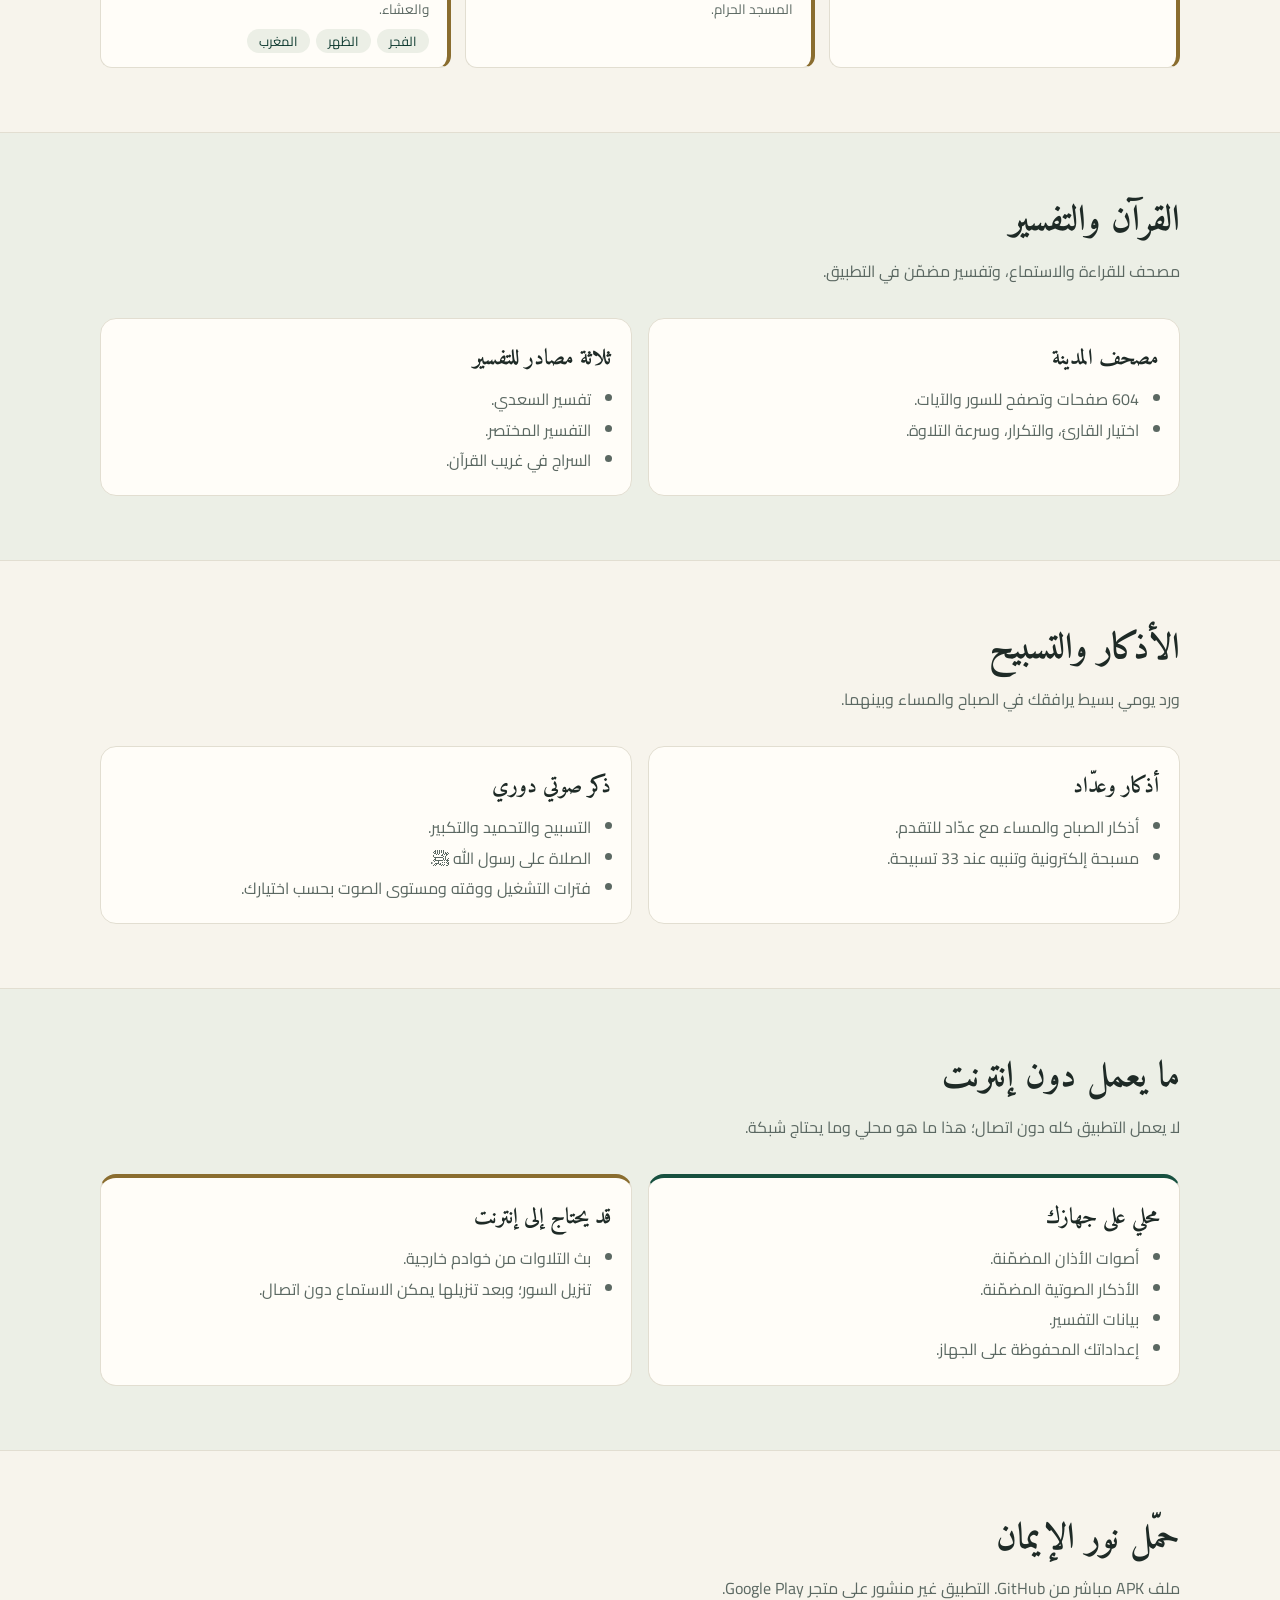
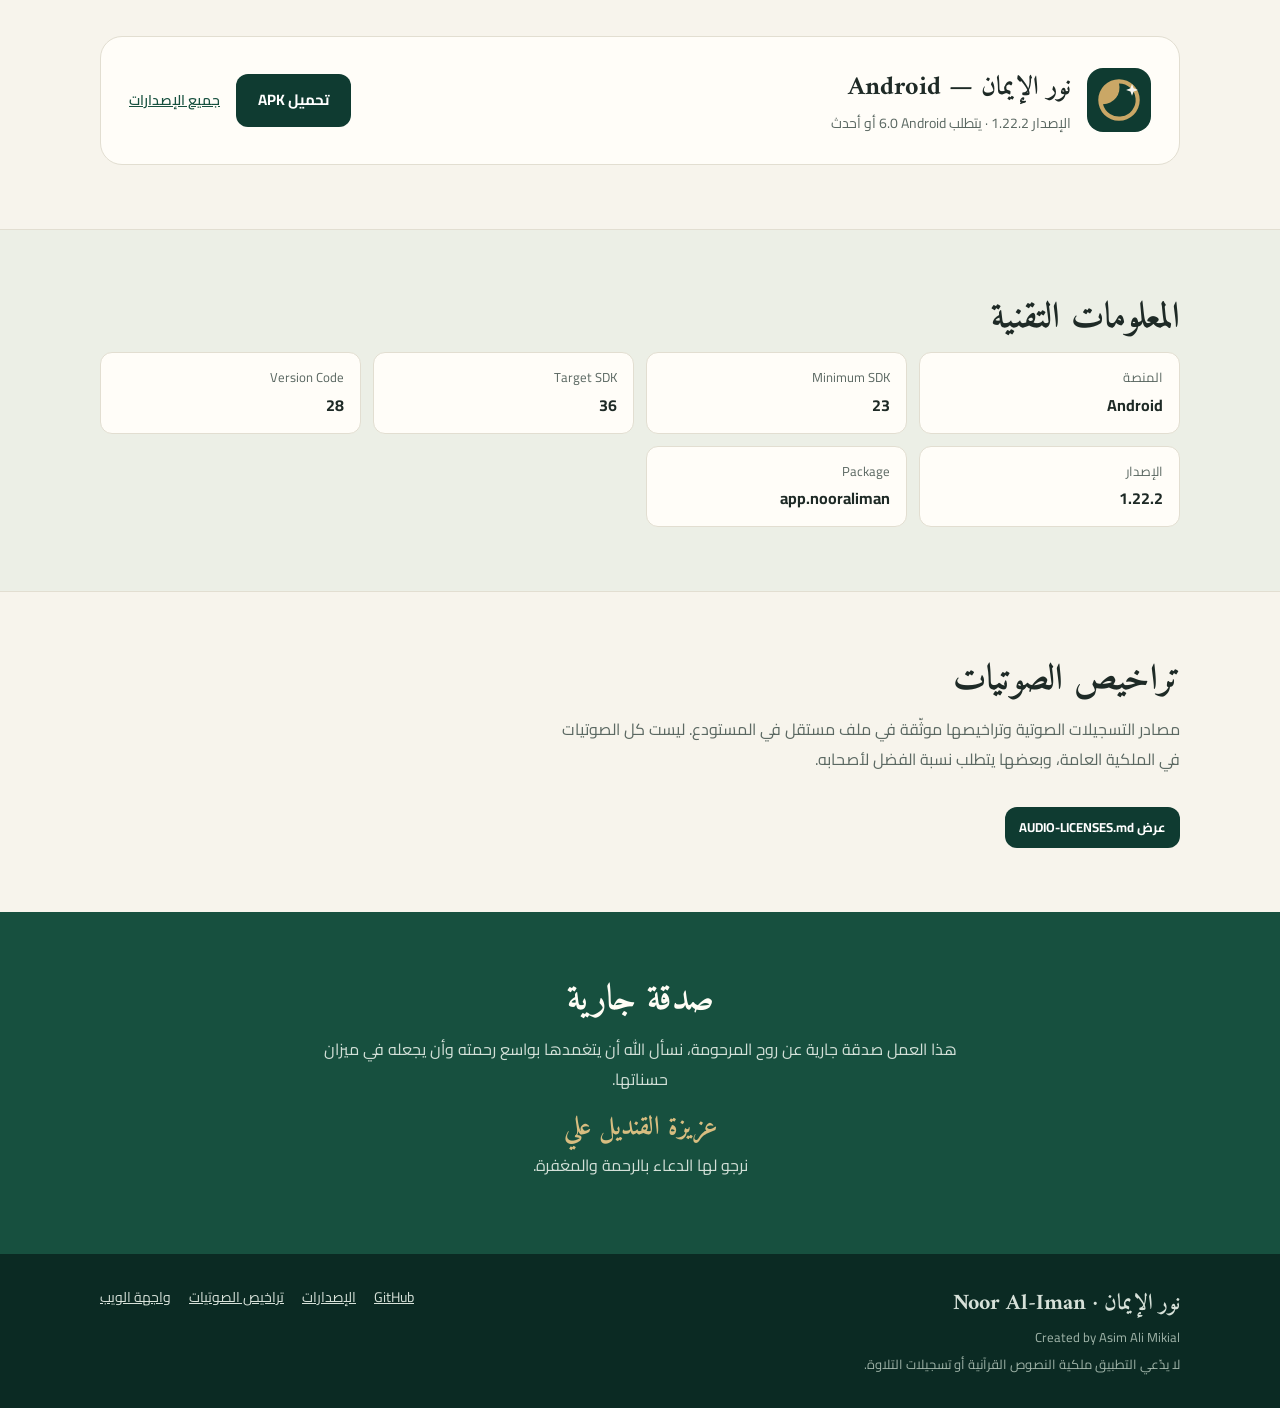
==== commit a91d53e3: "Link web tools hub from homepage" ====
--- a/index.html
+++ b/index.html
@@ -143,6 +143,7 @@
 </a>
 <nav aria-label="القائمة الرئيسية">
 <a href="#features">المزايا</a>
+<a href="/tools/">التطبيقات والأدوات</a>
 <a href="#a11">الجديد في 1.22.2</a>
 <a href="#adhan">الأذان</a>
 <a href="#experience">دون إنترنت</a>
@@ -164,6 +165,7 @@
 <div class="acts">
 <a class="btn btn-gold" href="https://github.com/asimalimikial-rgb/Noor-aliman/releases/download/v1.22.2/app-release.apk">تحميل التطبيق (APK)</a>
 <a class="btn btn-ghost" href="https://github.com/asimalimikial-rgb/Noor-aliman">المستودع على GitHub</a>
+<a class="btn btn-ghost" href="/tools/">التطبيقات والأدوات</a>
 </div>
 </div>
 <svg class="mark" viewBox="0 0 108 108" role="img" aria-label="شعار تطبيق نور الإيمان"><path fill="#0b2a23" d="M0 0h108v108H0z"/><path fill="#CAA766" d="M54 19a35 35 0 1 0 35 35 35 35 0 0 0-35-35m0 7a28 28 0 1 1-27 35 28 28 0 0 0 27-35"/><path fill="#F7F5EF" d="M76 27l2.7 7.3 7.3 2.7-7.3 2.7-2.7 7.3-2.7-7.3-7.3-2.7 7.3-2.7z"/></svg>
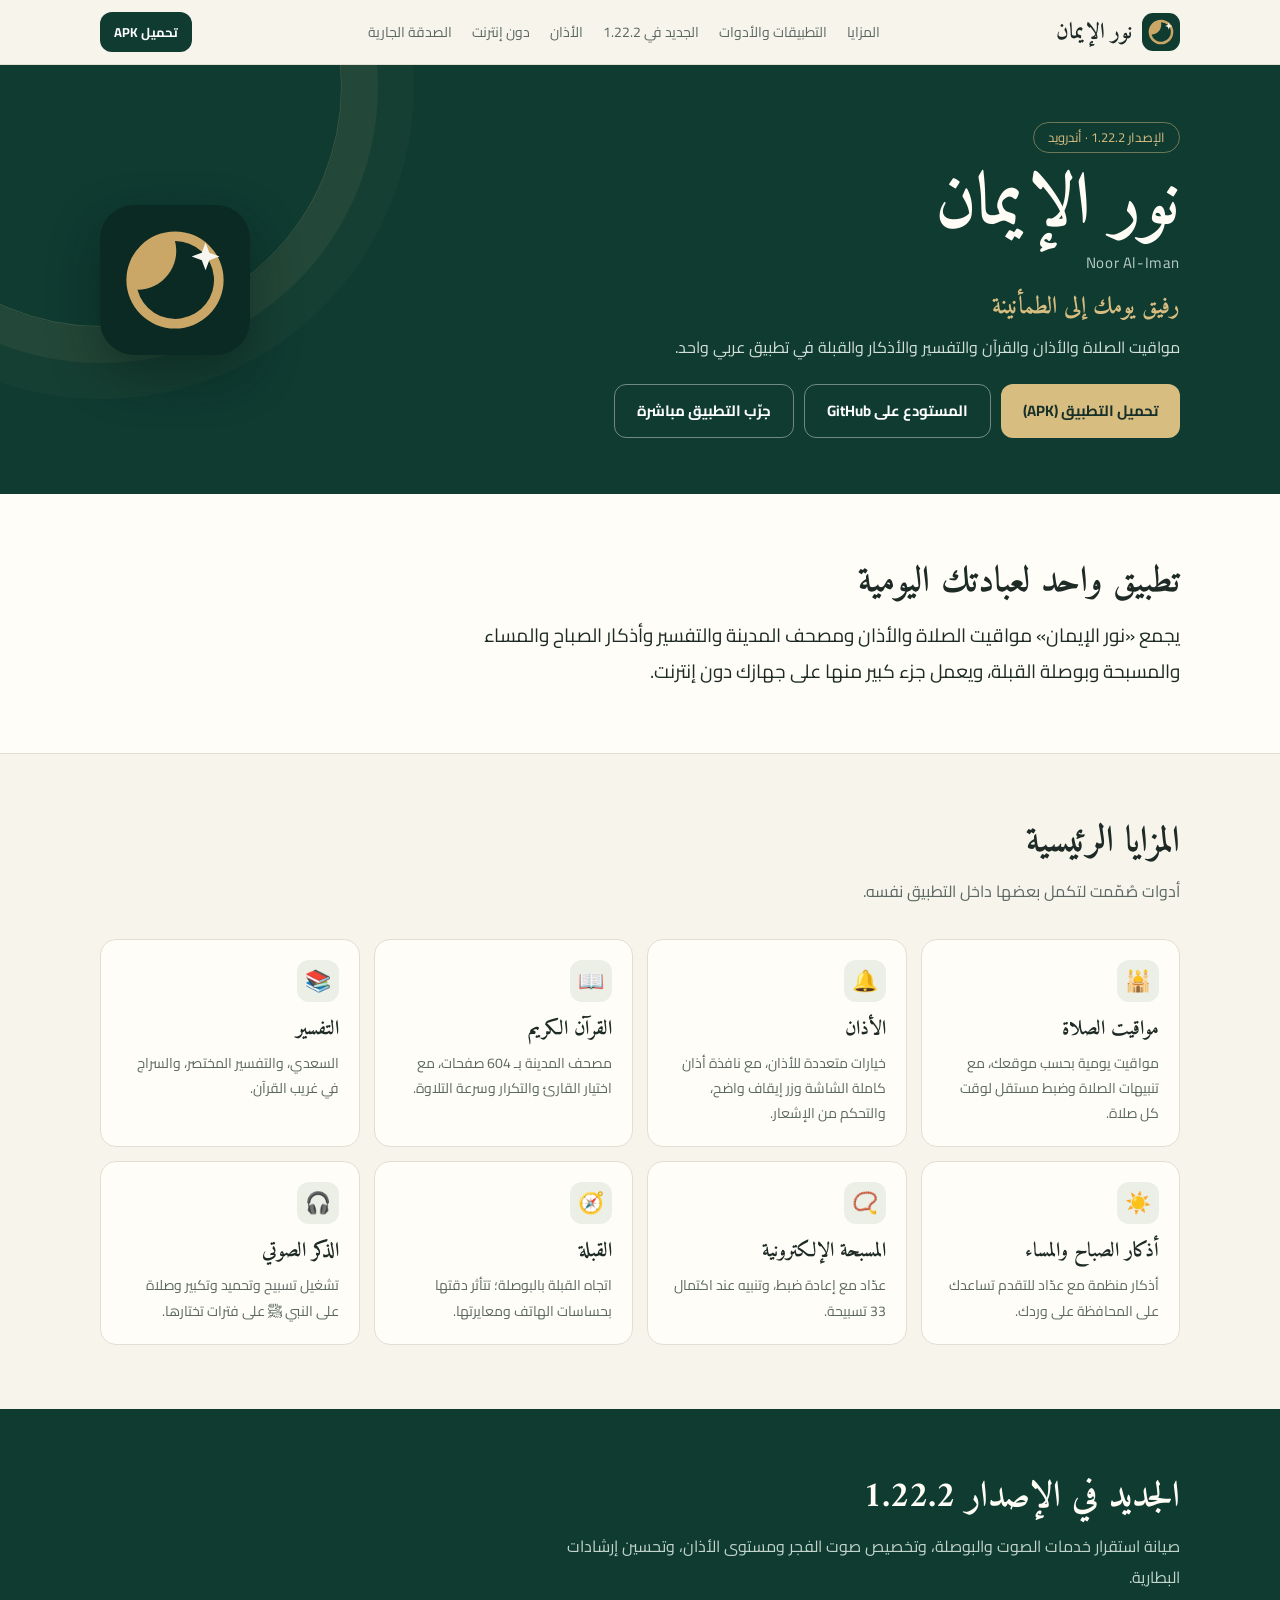
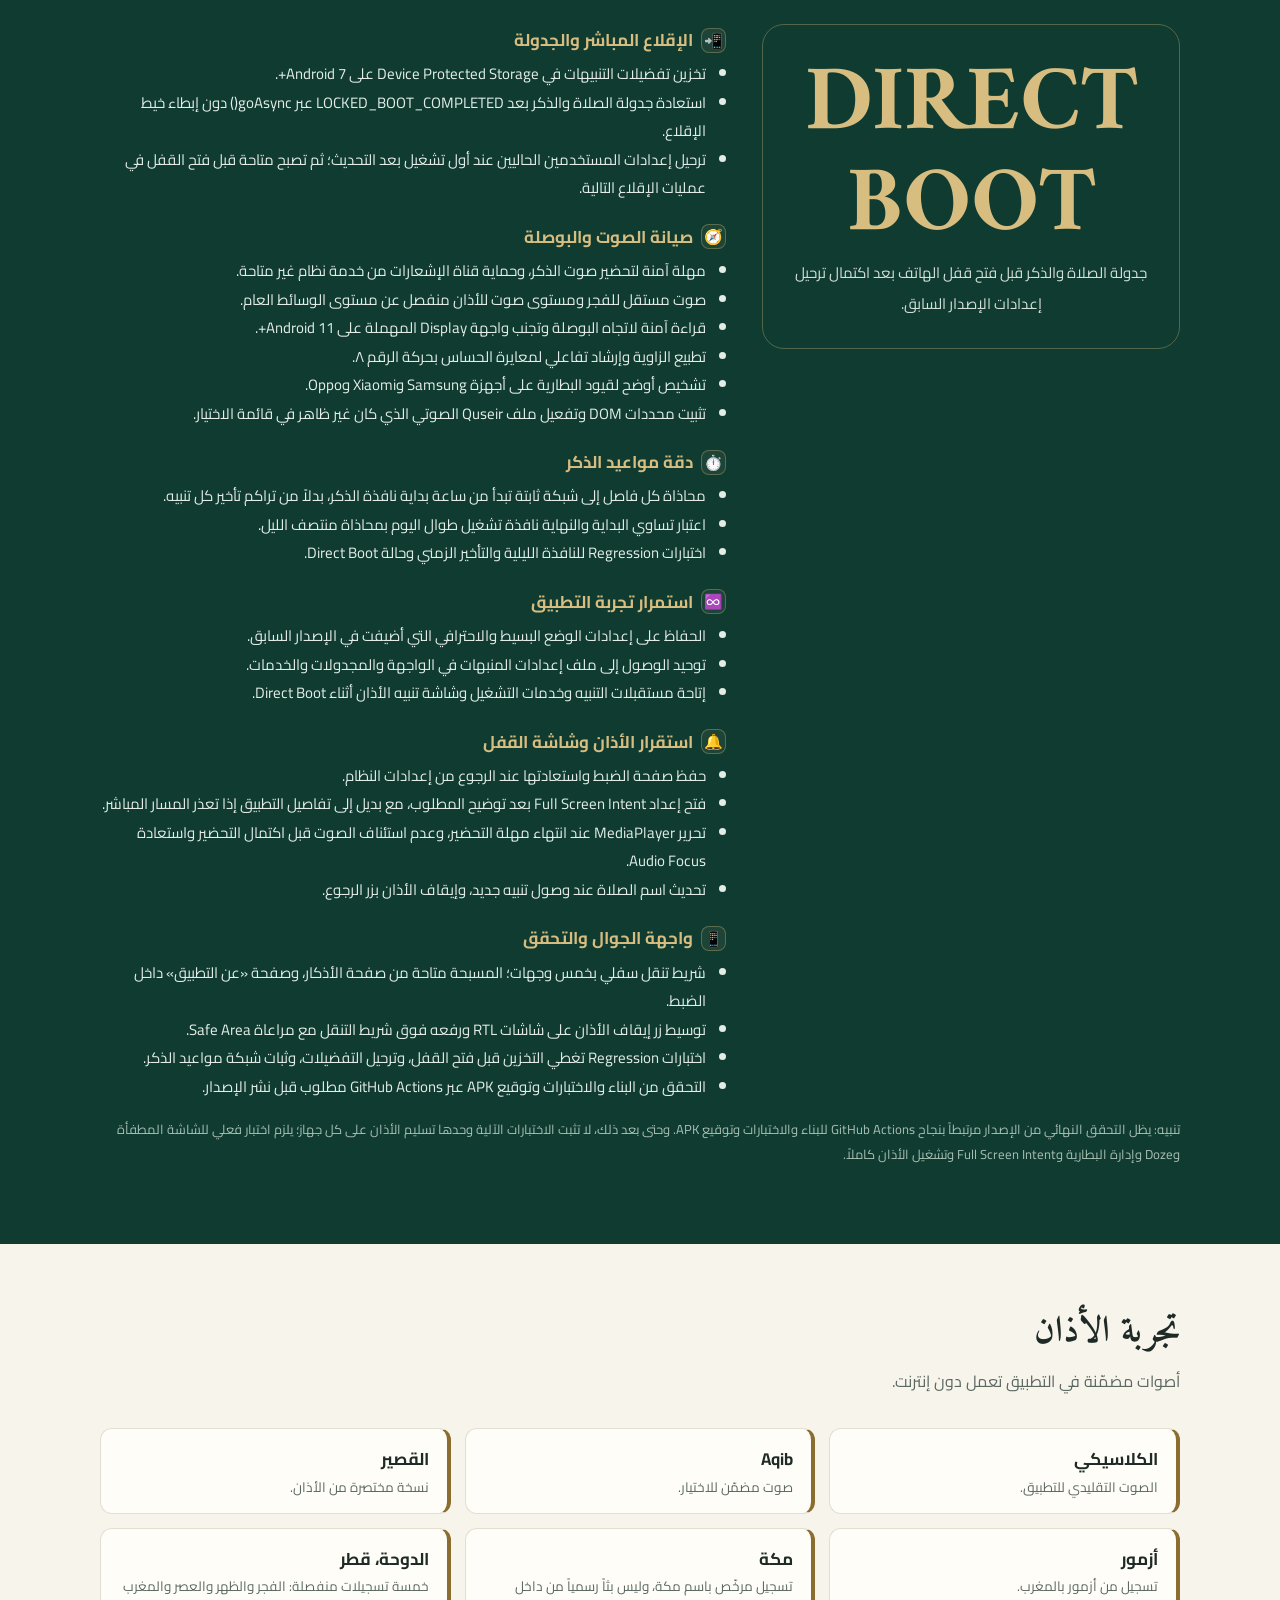
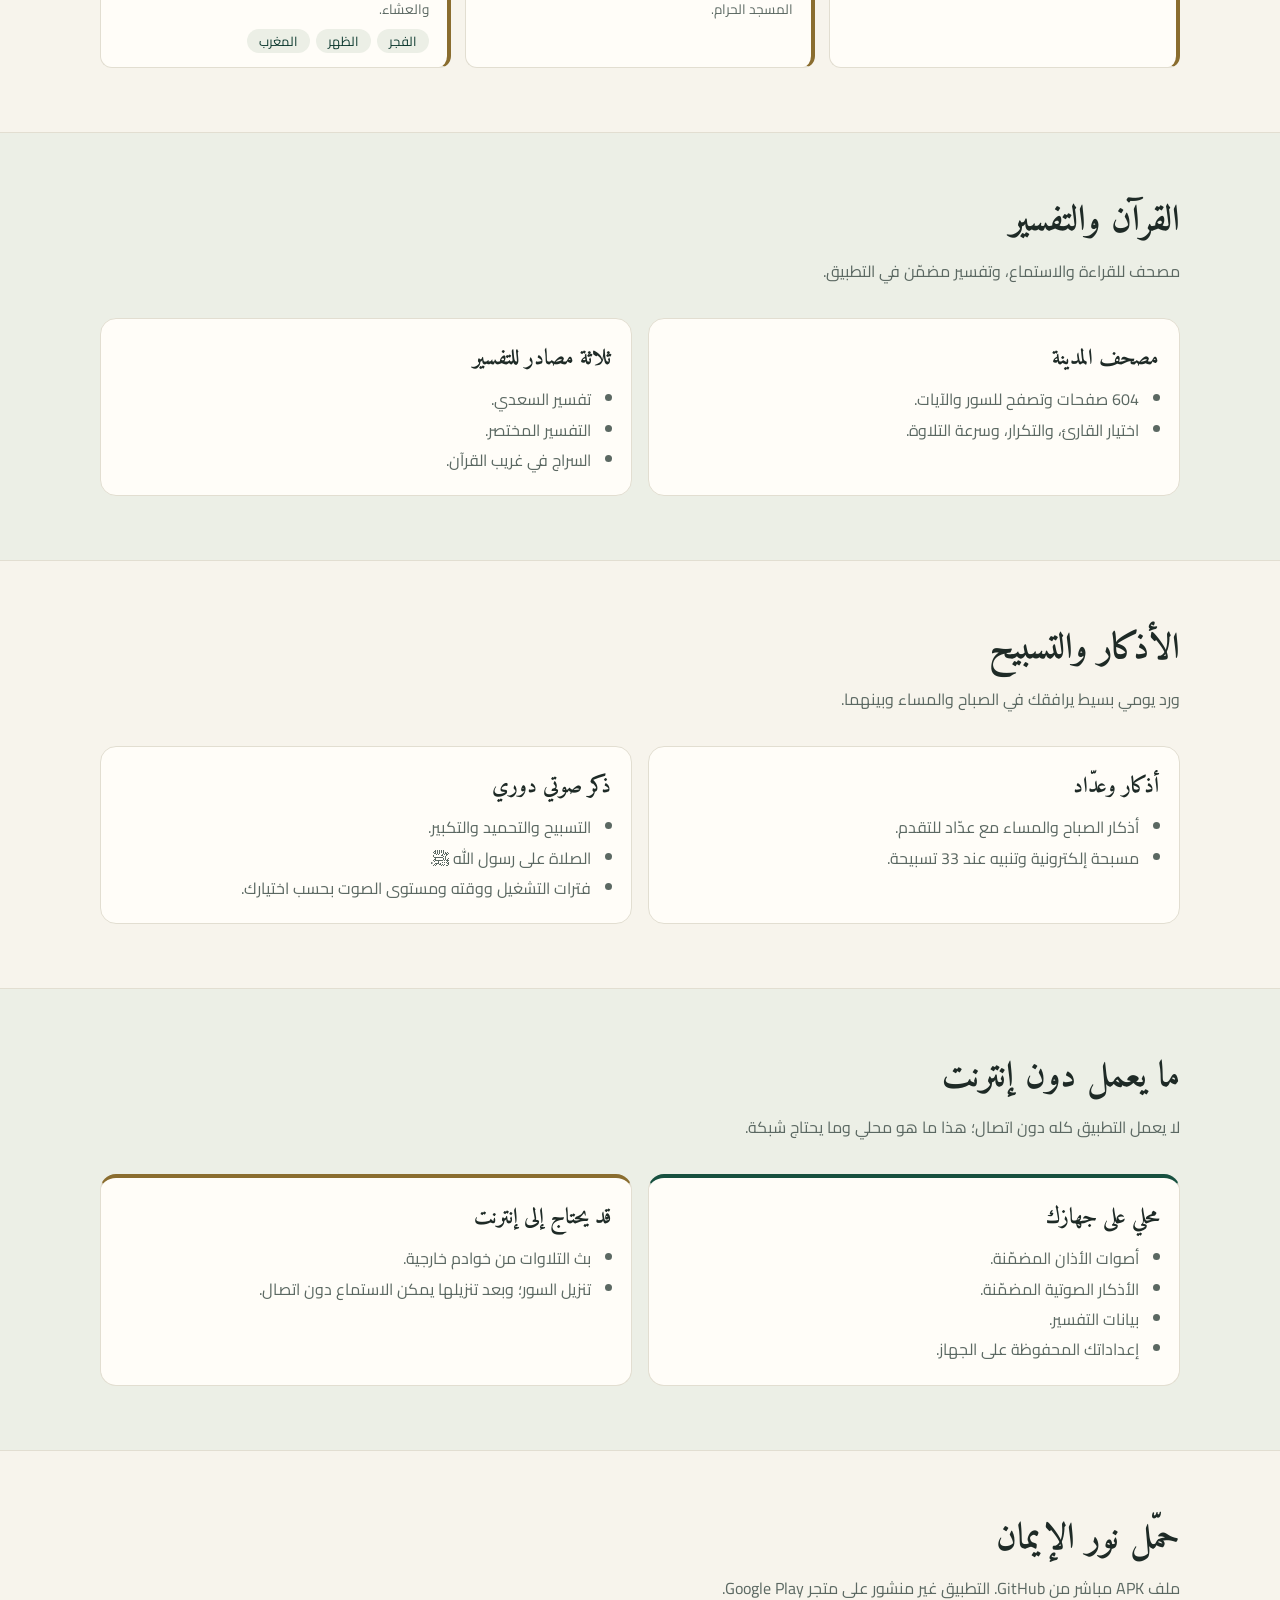
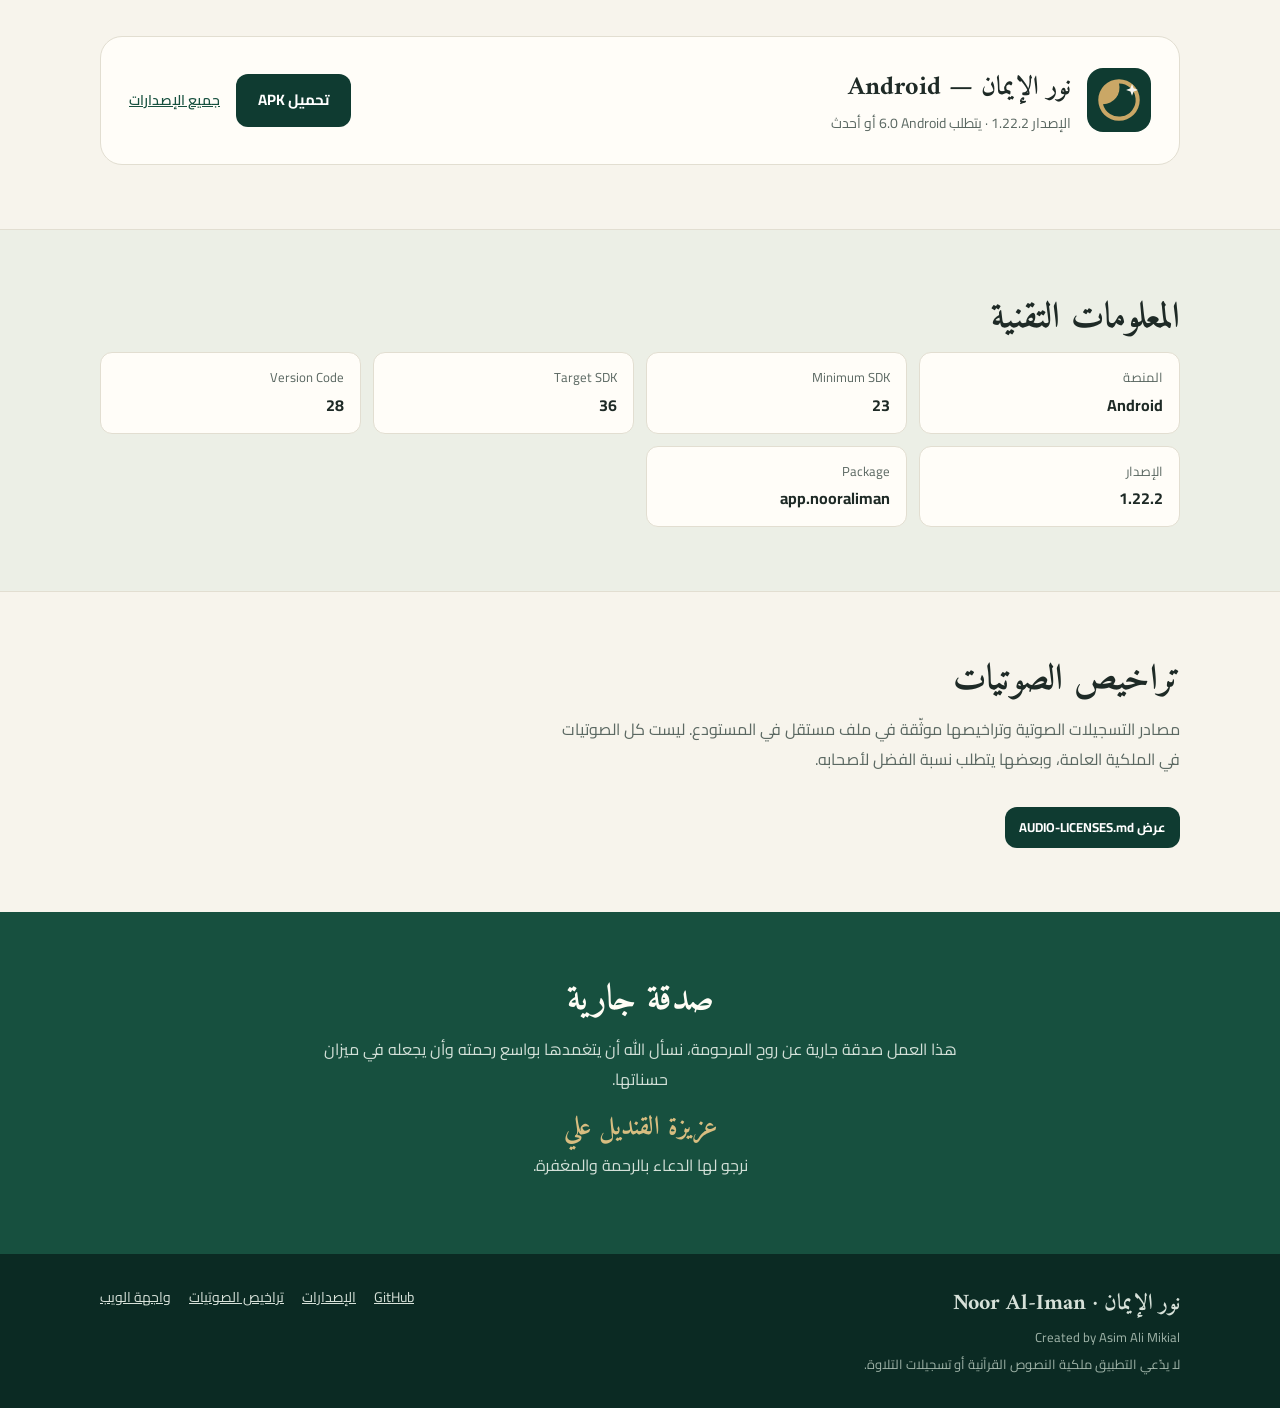
==== commit d931c69f: "Add faithful interactive web demo of Android app" ====
--- a/index.html
+++ b/index.html
@@ -165,7 +165,7 @@
 <div class="acts">
 <a class="btn btn-gold" href="https://github.com/asimalimikial-rgb/Noor-aliman/releases/download/v1.22.2/app-release.apk">تحميل التطبيق (APK)</a>
 <a class="btn btn-ghost" href="https://github.com/asimalimikial-rgb/Noor-aliman">المستودع على GitHub</a>
-<a class="btn btn-ghost" href="/tools/">التطبيقات والأدوات</a>
+<a class="btn btn-ghost" href="/demo/">جرّب التطبيق مباشرة</a>
 </div>
 </div>
 <svg class="mark" viewBox="0 0 108 108" role="img" aria-label="شعار تطبيق نور الإيمان"><path fill="#0b2a23" d="M0 0h108v108H0z"/><path fill="#CAA766" d="M54 19a35 35 0 1 0 35 35 35 35 0 0 0-35-35m0 7a28 28 0 1 1-27 35 28 28 0 0 0 27-35"/><path fill="#F7F5EF" d="M76 27l2.7 7.3 7.3 2.7-7.3 2.7-2.7 7.3-2.7-7.3-7.3-2.7 7.3-2.7z"/></svg>
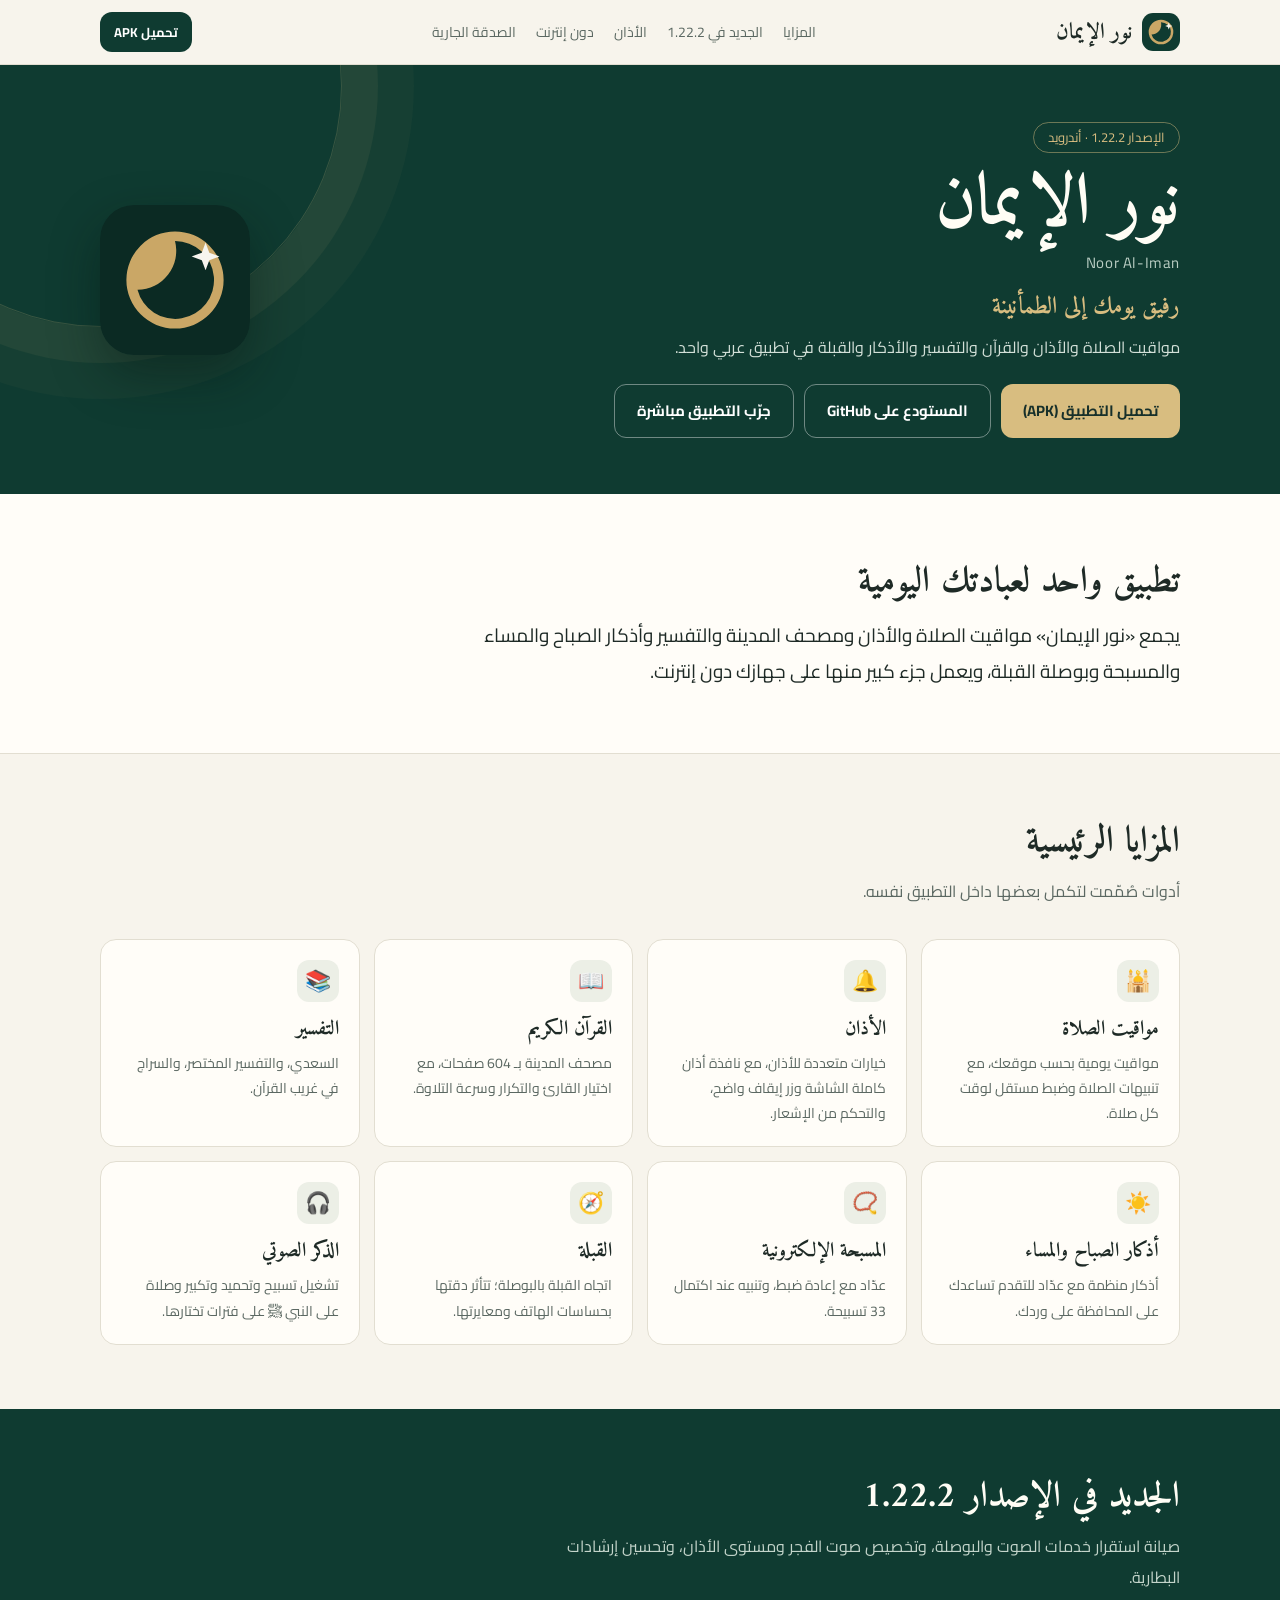
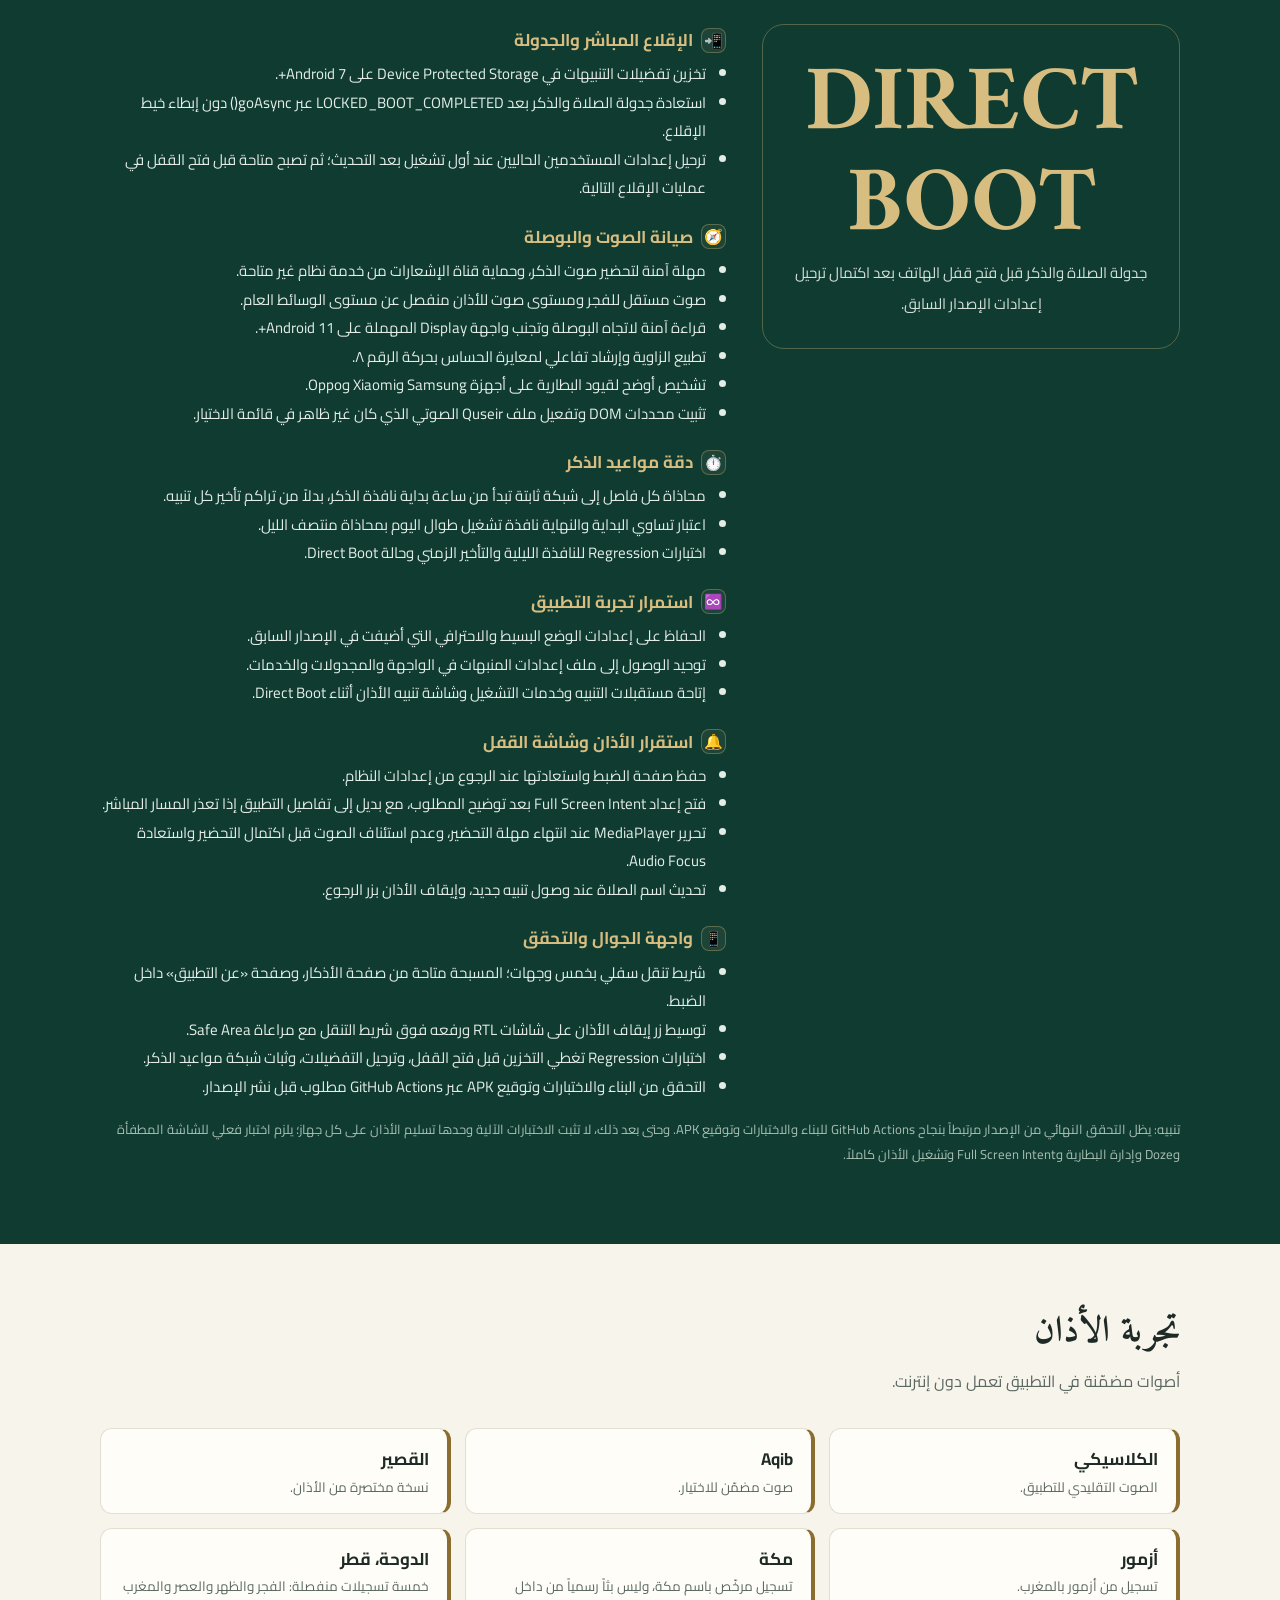
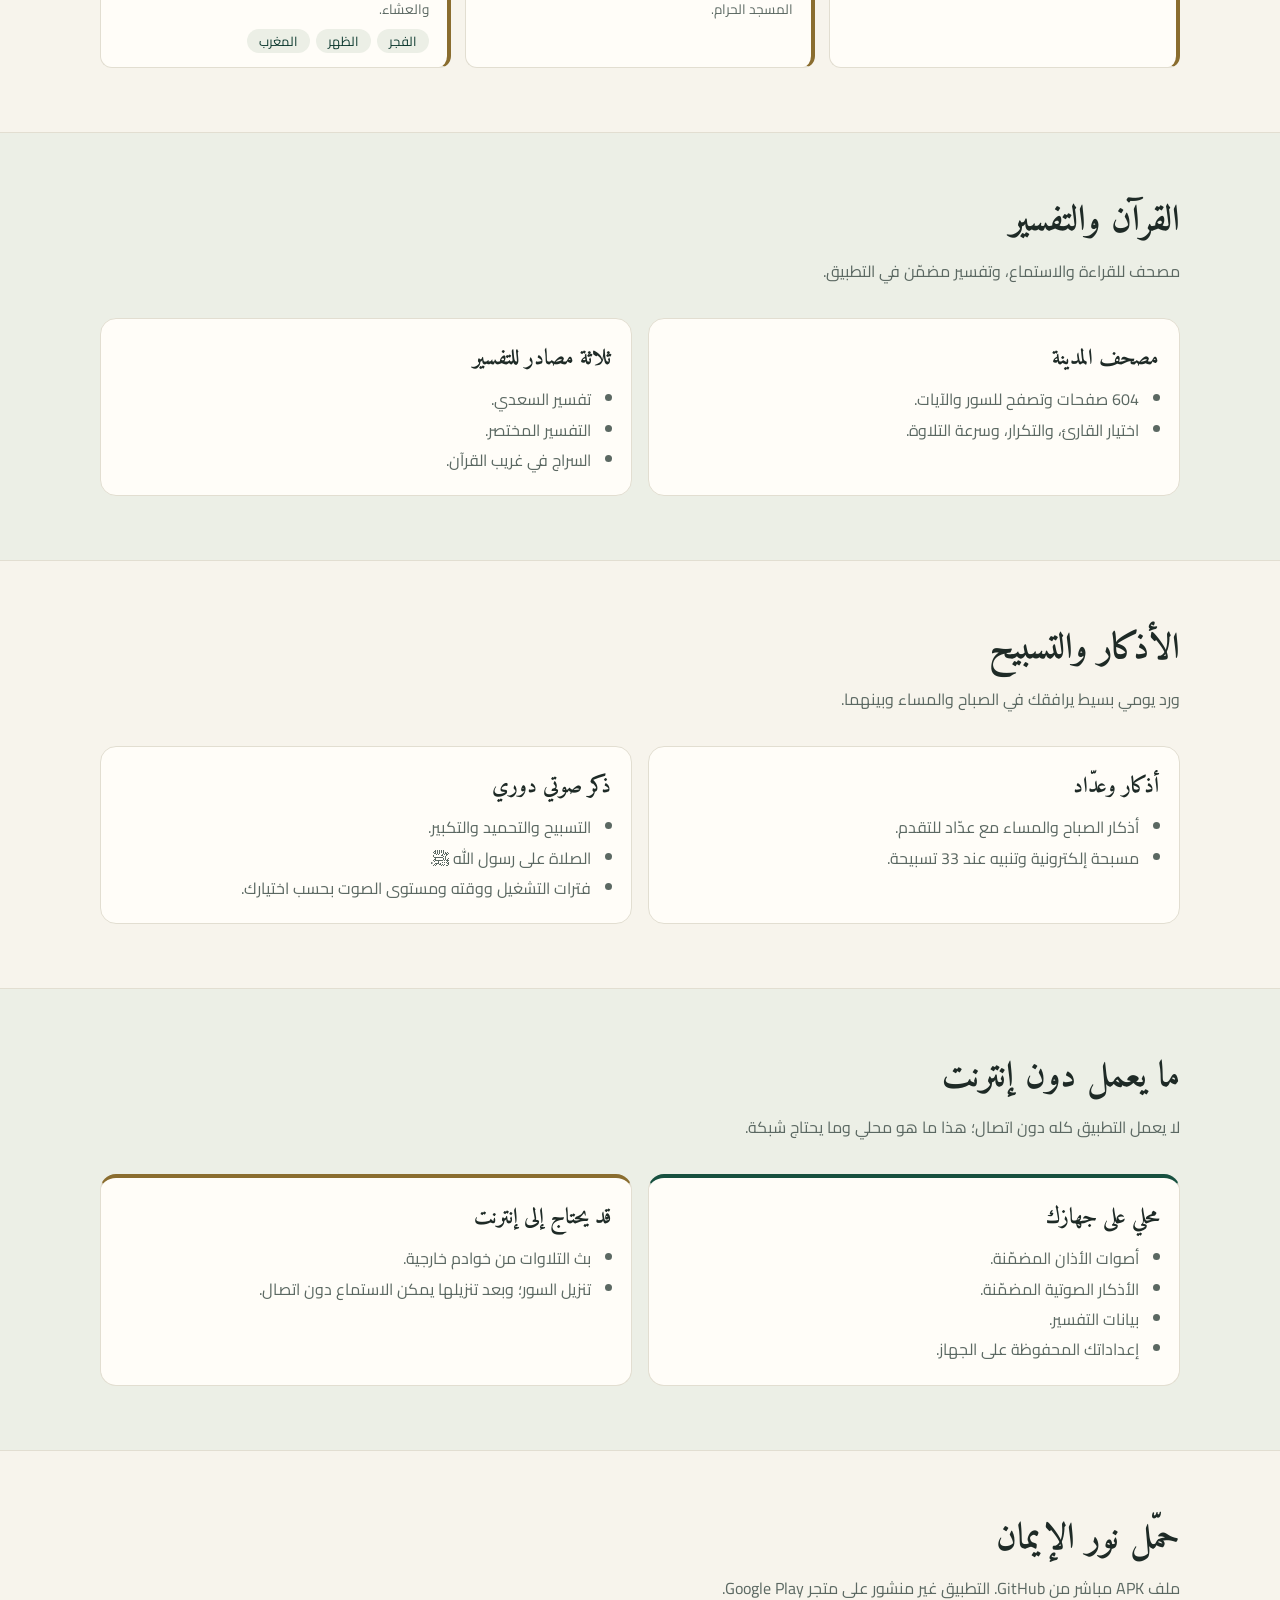
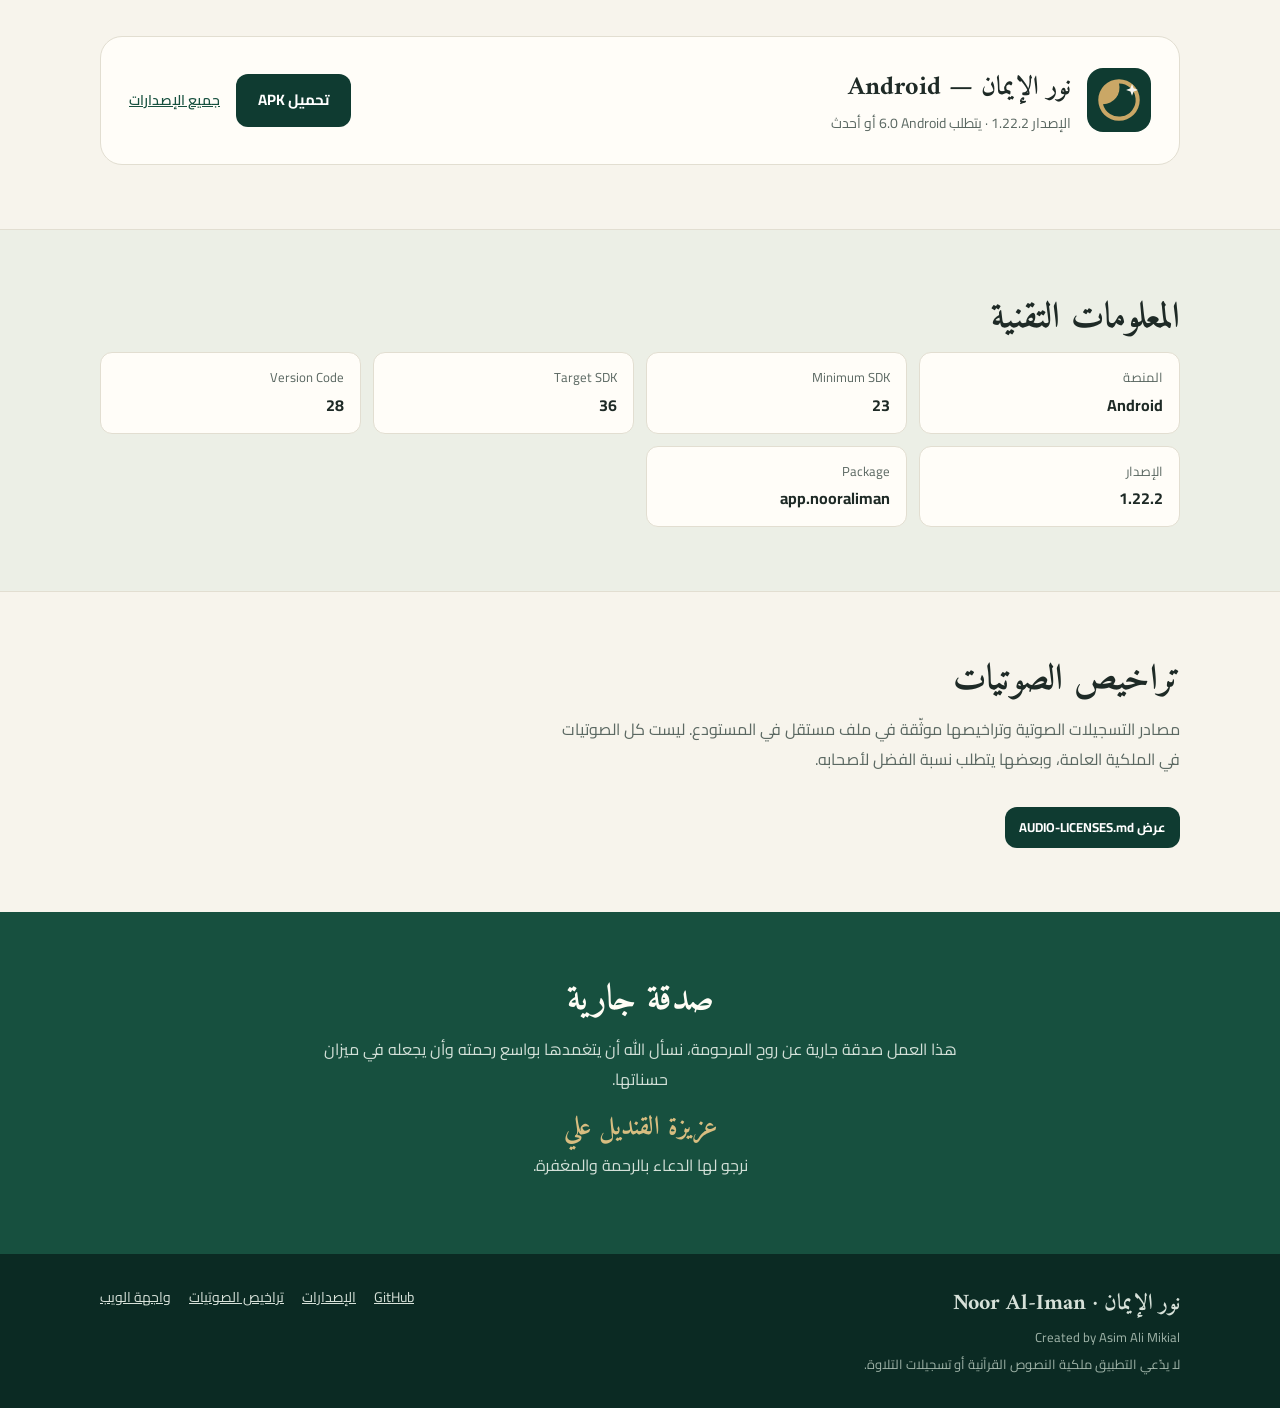
==== commit fcbd9afd: "Remove broken tools link from homepage navigation" ====
--- a/index.html
+++ b/index.html
@@ -5,12 +5,21 @@
 <meta name="viewport" content="width=device-width, initial-scale=1">
 <meta name="theme-color" content="#0f3b31">
 <title>نور الإيمان | رفيق يومك إلى الطمأنينة</title>
-<meta name="description" content="نور الإيمان: تطبيق أندرويد يجمع مواقيت الصلاة والأذان والقرآن الكريم والتفسير والأذكار والمسبحة والقبلة في تجربة عربية واحدة.">
+<meta name="description" content="اكتشف نور الإيمان، تطبيق أندرويد يجمع مواقيت الصلاة والأذان والقرآن الكريم مع تفسير السعدي والأذكار والمسبحة واتجاه القبلة في تجربة عربية متكاملة، مع مزايا تعمل دون إنترنت.">
+<meta name="robots" content="index,follow,max-image-preview:large,max-snippet:-1,max-video-preview:-1">
+<link rel="canonical" href="https://noor-aliman-psi.vercel.app/">
 <meta property="og:type" content="website">
+<meta property="og:locale" content="ar_AR">
+<meta property="og:site_name" content="نور الإيمان">
 <meta property="og:title" content="نور الإيمان | رفيق يومك إلى الطمأنينة">
-<meta property="og:description" content="مواقيت الصلاة والأذان والقرآن والتفسير والأذكار والقبلة في تطبيق واحد.">
-<meta property="og:url" content="https://noor-aliman-psi.vercel.app">
+<meta property="og:description" content="مواقيت الصلاة والأذان والقرآن والتفسير والأذكار والقبلة في تطبيق عربي واحد، مع مزايا تعمل دون إنترنت.">
+<meta property="og:url" content="https://noor-aliman-psi.vercel.app/">
+<meta property="og:image" content="https://noor-aliman-psi.vercel.app/noor-al-iman-icon.png">
+<meta property="og:image:alt" content="شعار تطبيق نور الإيمان">
 <meta name="twitter:card" content="summary">
+<meta name="twitter:title" content="نور الإيمان | رفيق يومك إلى الطمأنينة">
+<meta name="twitter:description" content="مواقيت الصلاة والأذان والقرآن والتفسير والأذكار والقبلة في تطبيق عربي واحد.">
+<meta name="twitter:image" content="https://noor-aliman-psi.vercel.app/noor-al-iman-icon.png">
 <script>
   window.si = window.si || function () { (window.siq = window.siq || []).push(arguments); };
 </script>
@@ -143,7 +152,6 @@
 </a>
 <nav aria-label="القائمة الرئيسية">
 <a href="#features">المزايا</a>
-<a href="/tools/">التطبيقات والأدوات</a>
 <a href="#a11">الجديد في 1.22.2</a>
 <a href="#adhan">الأذان</a>
 <a href="#experience">دون إنترنت</a>
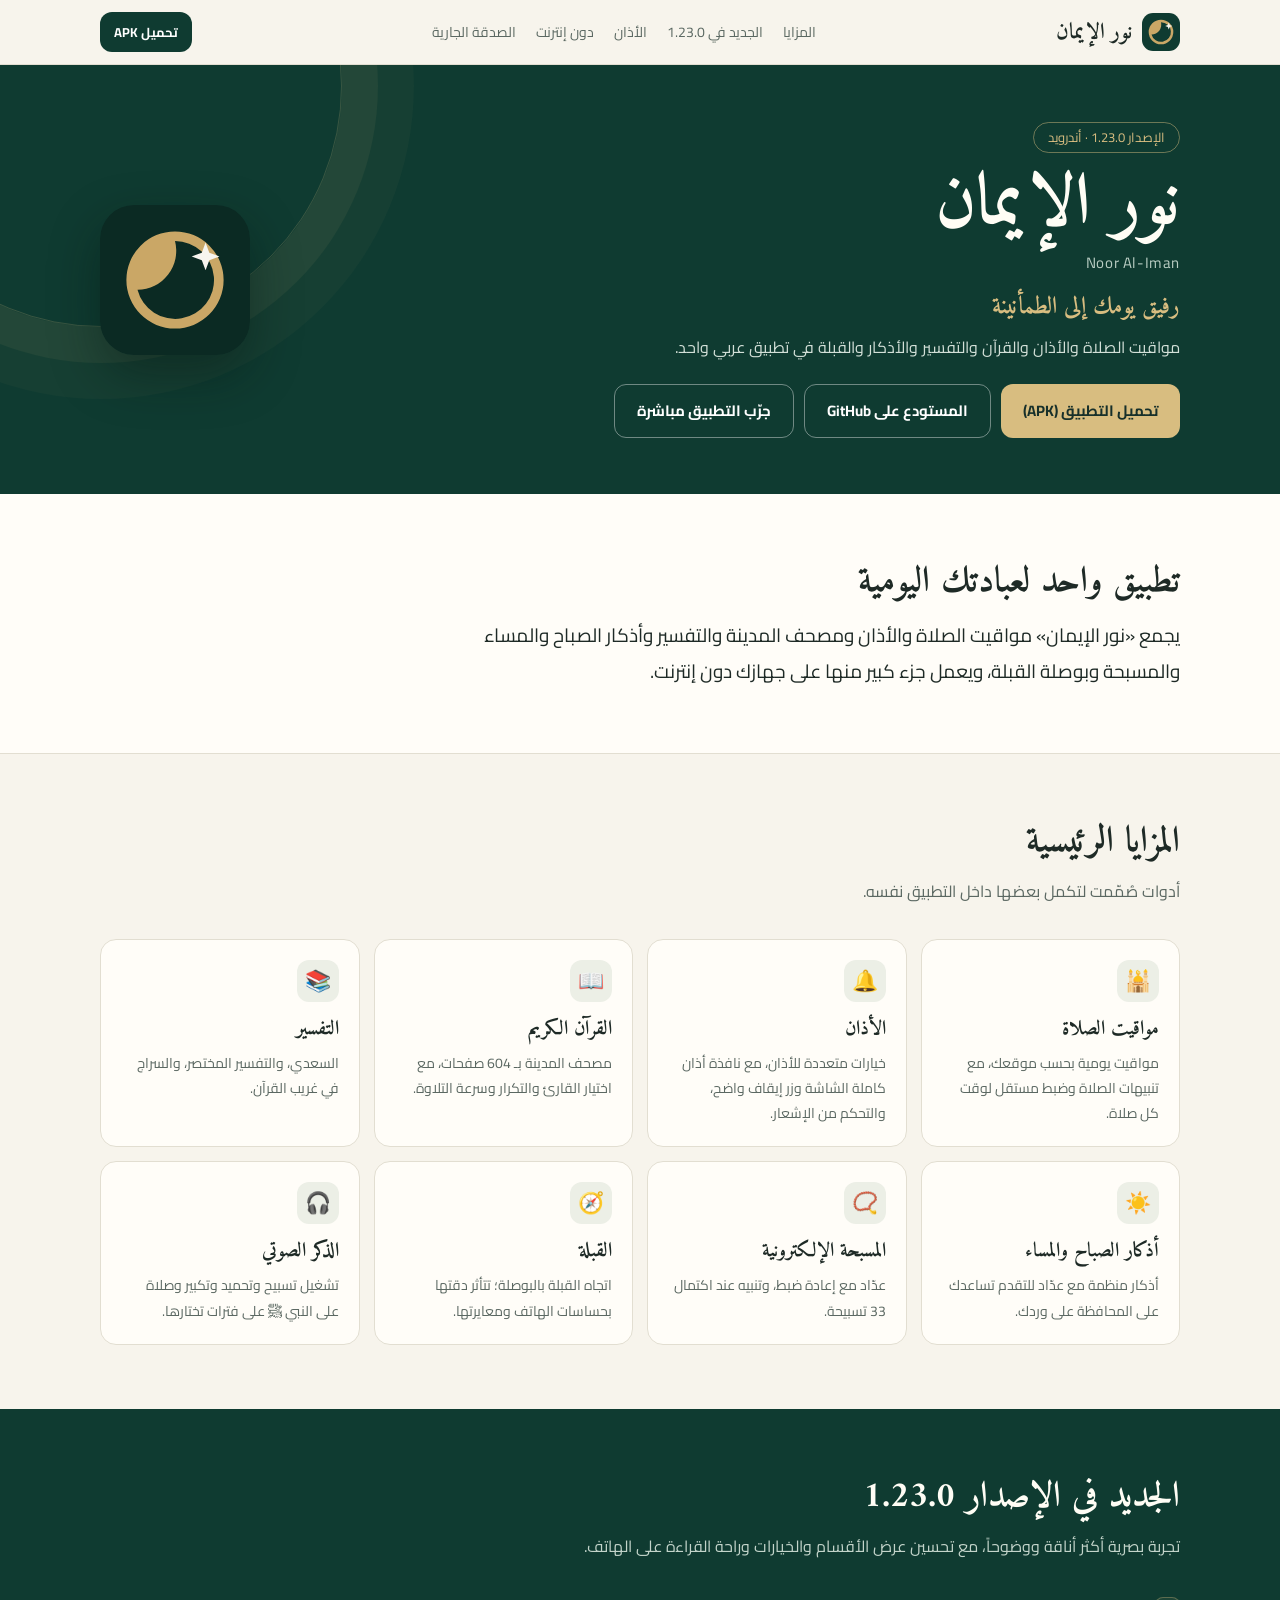
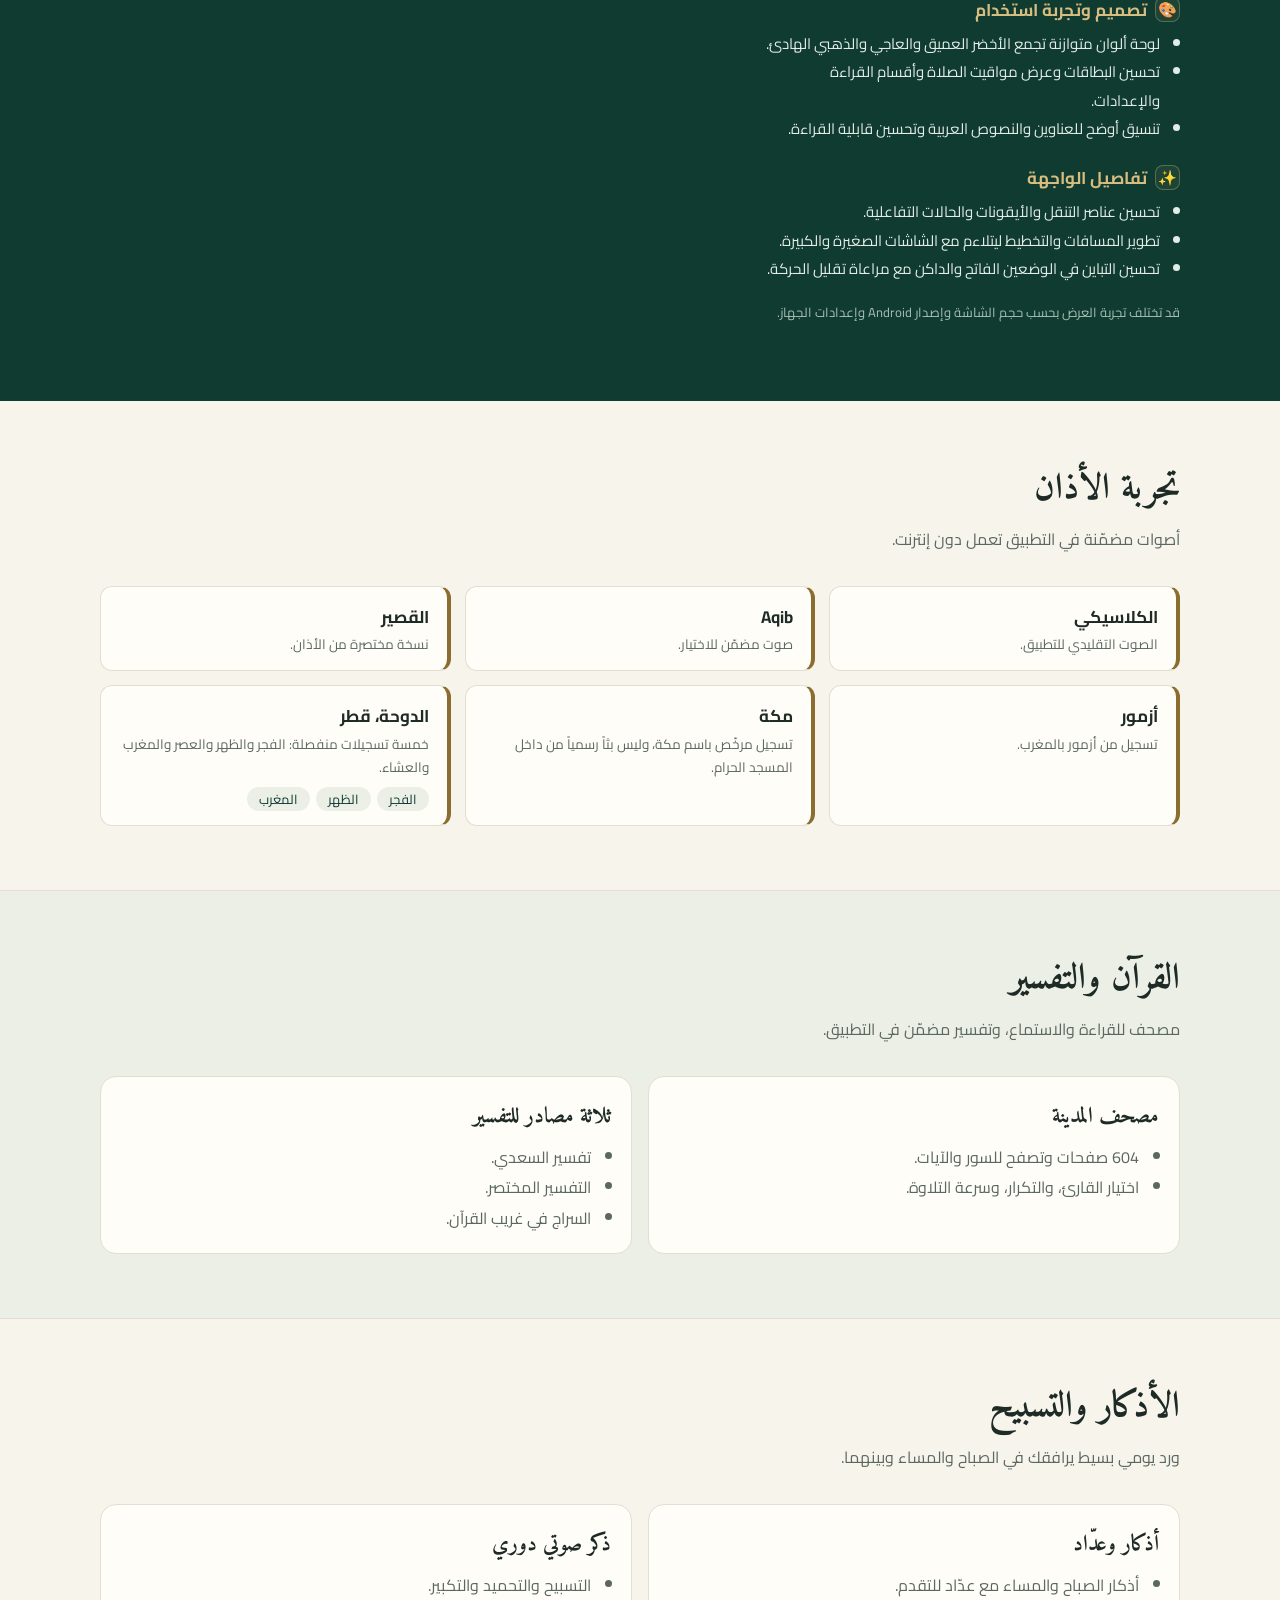
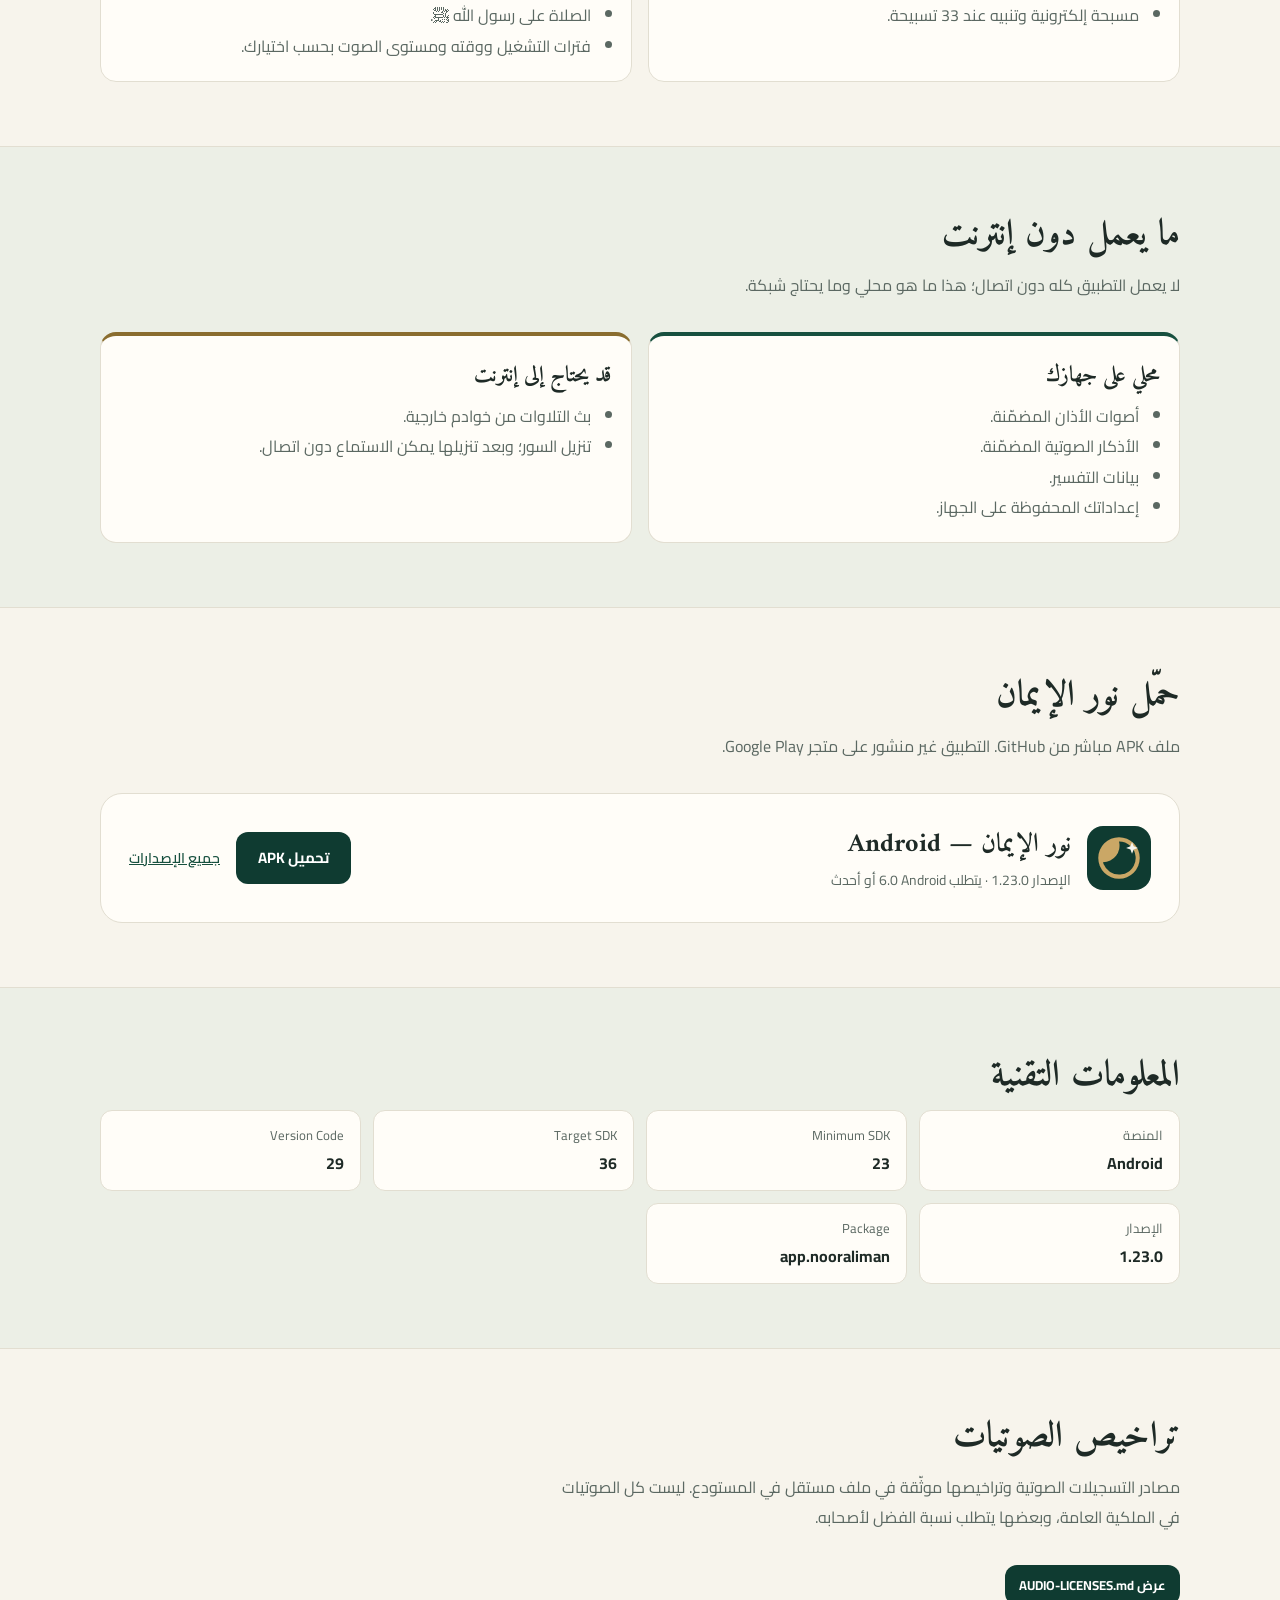
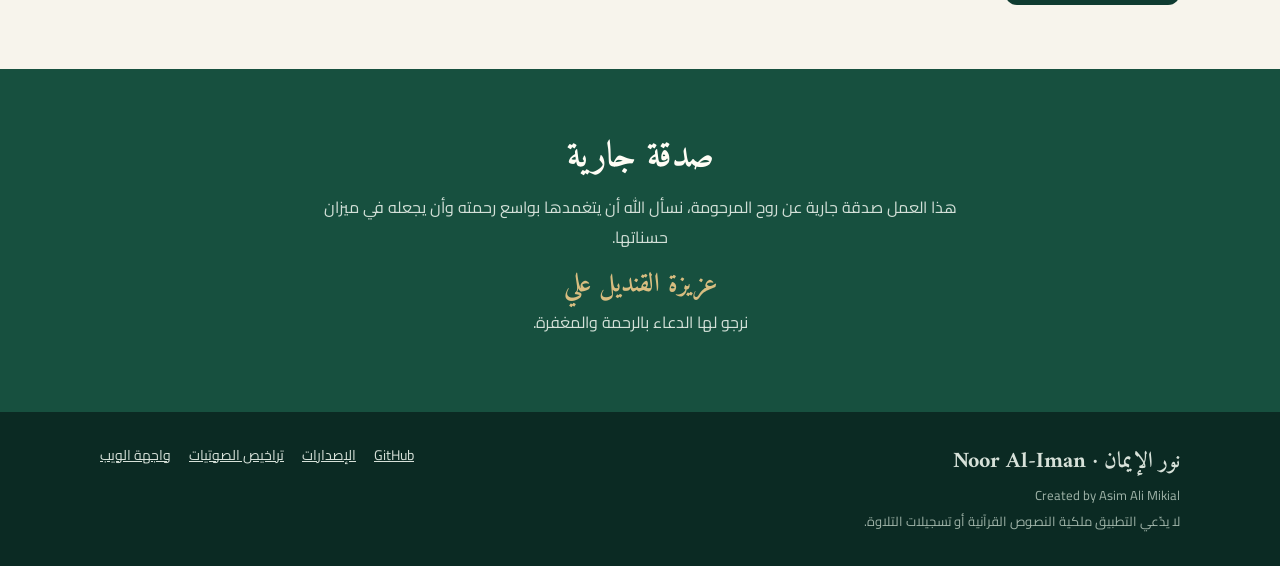
==== commit cc354b0f: "Update public website for Noor Al-Iman 1.23.0" ====
--- a/index.html
+++ b/index.html
@@ -29,7 +29,7 @@
 </script>
 <script defer src="/_vercel/insights/script.js"></script>
 <script type="application/ld+json">
-{"@context":"https://schema.org","@type":"SoftwareApplication","name":"نور الإيمان","alternateName":"Noor Al-Iman","applicationCategory":"LifestyleApplication","operatingSystem":"Android 6.0 and later","softwareVersion":"1.22.2","inLanguage":"ar","description":"تطبيق إسلامي يجمع مواقيت الصلاة والأذان والقرآن الكريم والتفسير والأذكار والقبلة والمسبحة.","downloadUrl":"https://github.com/asimalimikial-rgb/Noor-aliman/releases/download/v1.22.2/app-release.apk","author":{"@type":"Person","name":"Asim Ali Mikial"}}
+{"@context":"https://schema.org","@type":"SoftwareApplication","name":"نور الإيمان","alternateName":"Noor Al-Iman","applicationCategory":"LifestyleApplication","operatingSystem":"Android 6.0 and later","softwareVersion":"1.23.0","inLanguage":"ar","description":"تطبيق إسلامي يجمع مواقيت الصلاة والأذان والقرآن الكريم والتفسير والأذكار والقبلة والمسبحة.","downloadUrl":"https://github.com/asimalimikial-rgb/Noor-aliman/releases/download/v1.23.0/Noor-Al-Iman-v1.23.0.apk","author":{"@type":"Person","name":"Asim Ali Mikial"}}
 </script>
 <link rel="icon" type="image/svg+xml" href="data:image/svg+xml,%3Csvg xmlns='http://www.w3.org/2000/svg' viewBox='0 0 108 108'%3E%3Cpath fill='%230f3b31' d='M0 0h108v108H0z'/%3E%3Cpath fill='%23CAA766' d='M54 19a35 35 0 1 0 35 35 35 35 0 0 0-35-35m0 7a28 28 0 1 1-27 35 28 28 0 0 0 27-35'/%3E%3Cpath fill='%23F7F5EF' d='M76 27l2.7 7.3 7.3 2.7-7.3 2.7-2.7 7.3-2.7-7.3-7.3-2.7 7.3-2.7z'/%3E%3C/svg%3E">
 <link rel="preconnect" href="https://fonts.googleapis.com">
@@ -152,12 +152,12 @@
 </a>
 <nav aria-label="القائمة الرئيسية">
 <a href="#features">المزايا</a>
-<a href="#a11">الجديد في 1.22.2</a>
+<a href="#a11">الجديد في 1.23.0</a>
 <a href="#adhan">الأذان</a>
 <a href="#experience">دون إنترنت</a>
 <a href="#waqf">الصدقة الجارية</a>
 </nav>
-<a class="btn btn-em sm" href="https://github.com/asimalimikial-rgb/Noor-aliman/releases/download/v1.22.2/app-release.apk">تحميل APK</a>
+<a class="btn btn-em sm" href="https://github.com/asimalimikial-rgb/Noor-aliman/releases/download/v1.23.0/Noor-Al-Iman-v1.23.0.apk">تحميل APK</a>
 </div>
 </header>
 
@@ -165,13 +165,13 @@
 <div class="hero">
 <div class="wrap hg">
 <div>
-<span class="pill">الإصدار <bdi class="ltr">1.22.2</bdi> · أندرويد</span>
+<span class="pill">الإصدار <bdi class="ltr">1.23.0</bdi> · أندرويد</span>
 <h1>نور الإيمان</h1>
 <div class="en">Noor Al-Iman</div>
 <div class="tag">رفيق يومك إلى الطمأنينة</div>
 <p>مواقيت الصلاة والأذان والقرآن والتفسير والأذكار والقبلة في تطبيق عربي واحد.</p>
 <div class="acts">
-<a class="btn btn-gold" href="https://github.com/asimalimikial-rgb/Noor-aliman/releases/download/v1.22.2/app-release.apk">تحميل التطبيق (APK)</a>
+<a class="btn btn-gold" href="https://github.com/asimalimikial-rgb/Noor-aliman/releases/download/v1.23.0/Noor-Al-Iman-v1.23.0.apk">تحميل التطبيق (APK)</a>
 <a class="btn btn-ghost" href="https://github.com/asimalimikial-rgb/Noor-aliman">المستودع على GitHub</a>
 <a class="btn btn-ghost" href="/demo/">جرّب التطبيق مباشرة</a>
 </div>
@@ -205,51 +205,25 @@
 </section>
 
 <section class="a11" id="a11">
-<div class="wrap">
-<h2>الجديد في الإصدار <bdi class="ltr">1.22.2</bdi></h2>
-<p class="lead">صيانة استقرار خدمات الصوت والبوصلة، وتخصيص صوت الفجر ومستوى الأذان، وتحسين إرشادات البطارية.</p>
-<div class="a11g">
-<div class="big"><b>DIRECT BOOT</b><span>جدولة الصلاة والذكر قبل فتح قفل الهاتف بعد اكتمال ترحيل إعدادات الإصدار السابق.</span></div>
-<div class="cols">
-<div><h3><span class="section-icon" aria-hidden="true">📲</span>الإقلاع المباشر والجدولة</h3><ul>
-<li>تخزين تفضيلات التنبيهات في Device Protected Storage على Android 7+.</li>
-<li>استعادة جدولة الصلاة والذكر بعد LOCKED_BOOT_COMPLETED عبر goAsync() دون إبطاء خيط الإقلاع.</li>
-<li>ترحيل إعدادات المستخدمين الحاليين عند أول تشغيل بعد التحديث؛ ثم تصبح متاحة قبل فتح القفل في عمليات الإقلاع التالية.</li>
-</ul></div>
-<div><h3><span class="section-icon" aria-hidden="true">🧭</span>صيانة الصوت والبوصلة</h3><ul>
-<li>مهلة آمنة لتحضير صوت الذكر، وحماية قناة الإشعارات من خدمة نظام غير متاحة.</li>
-<li>صوت مستقل للفجر ومستوى صوت للأذان منفصل عن مستوى الوسائط العام.</li>
-<li>قراءة آمنة لاتجاه البوصلة وتجنب واجهة Display المهملة على Android 11+.</li>
-<li>تطبيع الزاوية وإرشاد تفاعلي لمعايرة الحساس بحركة الرقم ٨.</li>
-<li>تشخيص أوضح لقيود البطارية على أجهزة Samsung وXiaomi وOppo.</li>
-<li>تثبيت محددات DOM وتفعيل ملف Quseir الصوتي الذي كان غير ظاهر في قائمة الاختيار.</li>
-</ul></div>
-<div><h3><span class="section-icon" aria-hidden="true">⏱️</span>دقة مواعيد الذكر</h3><ul>
-<li>محاذاة كل فاصل إلى شبكة ثابتة تبدأ من ساعة بداية نافذة الذكر، بدلاً من تراكم تأخير كل تنبيه.</li>
-<li>اعتبار تساوي البداية والنهاية نافذة تشغيل طوال اليوم بمحاذاة منتصف الليل.</li>
-<li>اختبارات Regression للنافذة الليلية والتأخير الزمني وحالة Direct Boot.</li>
-</ul></div>
-<div><h3><span class="section-icon" aria-hidden="true">♾️</span>استمرار تجربة التطبيق</h3><ul>
-<li>الحفاظ على إعدادات الوضع البسيط والاحترافي التي أضيفت في الإصدار السابق.</li>
-<li>توحيد الوصول إلى ملف إعدادات المنبهات في الواجهة والمجدولات والخدمات.</li>
-<li>إتاحة مستقبلات التنبيه وخدمات التشغيل وشاشة تنبيه الأذان أثناء Direct Boot.</li>
-</ul></div>
-<div><h3><span class="section-icon" aria-hidden="true">🔔</span>استقرار الأذان وشاشة القفل</h3><ul>
-<li>حفظ صفحة الضبط واستعادتها عند الرجوع من إعدادات النظام.</li>
-<li>فتح إعداد Full Screen Intent بعد توضيح المطلوب، مع بديل إلى تفاصيل التطبيق إذا تعذر المسار المباشر.</li>
-<li>تحرير MediaPlayer عند انتهاء مهلة التحضير، وعدم استئناف الصوت قبل اكتمال التحضير واستعادة Audio Focus.</li>
-<li>تحديث اسم الصلاة عند وصول تنبيه جديد، وإيقاف الأذان بزر الرجوع.</li>
-</ul></div>
-<div><h3><span class="section-icon" aria-hidden="true">📱</span>واجهة الجوال والتحقق</h3><ul>
-<li>شريط تنقل سفلي بخمس وجهات؛ المسبحة متاحة من صفحة الأذكار، وصفحة «عن التطبيق» داخل الضبط.</li>
-<li>توسيط زر إيقاف الأذان على شاشات RTL ورفعه فوق شريط التنقل مع مراعاة Safe Area.</li>
-<li>اختبارات Regression تغطي التخزين قبل فتح القفل، وترحيل التفضيلات، وثبات شبكة مواعيد الذكر.</li>
-<li>التحقق من البناء والاختبارات وتوقيع APK عبر GitHub Actions مطلوب قبل نشر الإصدار.</li>
-</ul></div>
-</div>
-</div>
-<p class="note">تنبيه: يظل التحقق النهائي من الإصدار مرتبطاً بنجاح GitHub Actions للبناء والاختبارات وتوقيع APK. وحتى بعد ذلك، لا تثبت الاختبارات الآلية وحدها تسليم الأذان على كل جهاز؛ يلزم اختبار فعلي للشاشة المطفأة وDoze وإدارة البطارية وFull Screen Intent وتشغيل الأذان كاملاً.</p>
-</section>
+ <div class="wrap">
+ <h2>الجديد في الإصدار <bdi class="ltr">1.23.0</bdi></h2>
+ <p class="lead">تجربة بصرية أكثر أناقة ووضوحاً، مع تحسين عرض الأقسام والخيارات وراحة القراءة على الهاتف.</p>
+ <div class="a11g">
+ <div class="cols">
+ <div><h3><span class="section-icon" aria-hidden="true">🎨</span>تصميم وتجربة استخدام</h3><ul>
+ <li>لوحة ألوان متوازنة تجمع الأخضر العميق والعاجي والذهبي الهادئ.</li>
+ <li>تحسين البطاقات وعرض مواقيت الصلاة وأقسام القراءة والإعدادات.</li>
+ <li>تنسيق أوضح للعناوين والنصوص العربية وتحسين قابلية القراءة.</li>
+ </ul></div>
+ <div><h3><span class="section-icon" aria-hidden="true">✨</span>تفاصيل الواجهة</h3><ul>
+ <li>تحسين عناصر التنقل والأيقونات والحالات التفاعلية.</li>
+ <li>تطوير المسافات والتخطيط ليتلاءم مع الشاشات الصغيرة والكبيرة.</li>
+ <li>تحسين التباين في الوضعين الفاتح والداكن مع مراعاة تقليل الحركة.</li>
+ </ul></div>
+ </div>
+ </div>
+ <p class="note">قد تختلف تجربة العرض بحسب حجم الشاشة وإصدار Android وإعدادات الجهاز.</p>
+ </section>
 
 <section id="adhan">
 <div class="wrap">
@@ -306,10 +280,10 @@
 <div class="dl">
 <div class="id">
 <svg viewBox="0 0 108 108" aria-hidden="true"><path fill="#0f3b31" d="M0 0h108v108H0z"/><path fill="#CAA766" d="M54 19a35 35 0 1 0 35 35 35 35 0 0 0-35-35m0 7a28 28 0 1 1-27 35 28 28 0 0 0 27-35"/><path fill="#F7F5EF" d="M76 27l2.7 7.3 7.3 2.7-7.3 2.7-2.7 7.3-2.7-7.3-7.3-2.7 7.3-2.7z"/></svg>
-<div><h3>نور الإيمان — Android</h3><p>الإصدار <bdi class="ltr">1.22.2</bdi> · يتطلب Android <bdi class="ltr">6.0</bdi> أو أحدث</p></div>
+<div><h3>نور الإيمان — Android</h3><p>الإصدار <bdi class="ltr">1.23.0</bdi> · يتطلب Android <bdi class="ltr">6.0</bdi> أو أحدث</p></div>
 </div>
 <div class="go">
-<a class="btn btn-em" href="https://github.com/asimalimikial-rgb/Noor-aliman/releases/download/v1.22.2/app-release.apk">تحميل APK</a>
+<a class="btn btn-em" href="https://github.com/asimalimikial-rgb/Noor-aliman/releases/download/v1.23.0/Noor-Al-Iman-v1.23.0.apk">تحميل APK</a>
 <a class="t" href="https://github.com/asimalimikial-rgb/Noor-aliman/releases">جميع الإصدارات</a>
 </div>
 </div>
@@ -323,8 +297,8 @@
 <div><dt>المنصة</dt><dd>Android</dd></div>
 <div><dt>Minimum SDK</dt><dd class="ltr">23</dd></div>
 <div><dt>Target SDK</dt><dd class="ltr">36</dd></div>
-<div><dt>Version Code</dt><dd class="ltr">28</dd></div>
-<div><dt>الإصدار</dt><dd class="ltr">1.22.2</dd></div>
+<div><dt>Version Code</dt><dd class="ltr">29</dd></div>
+<div><dt>الإصدار</dt><dd class="ltr">1.23.0</dd></div>
 <div><dt>Package</dt><dd class="ltr">app.nooraliman</dd></div>
 </dl>
 </div>
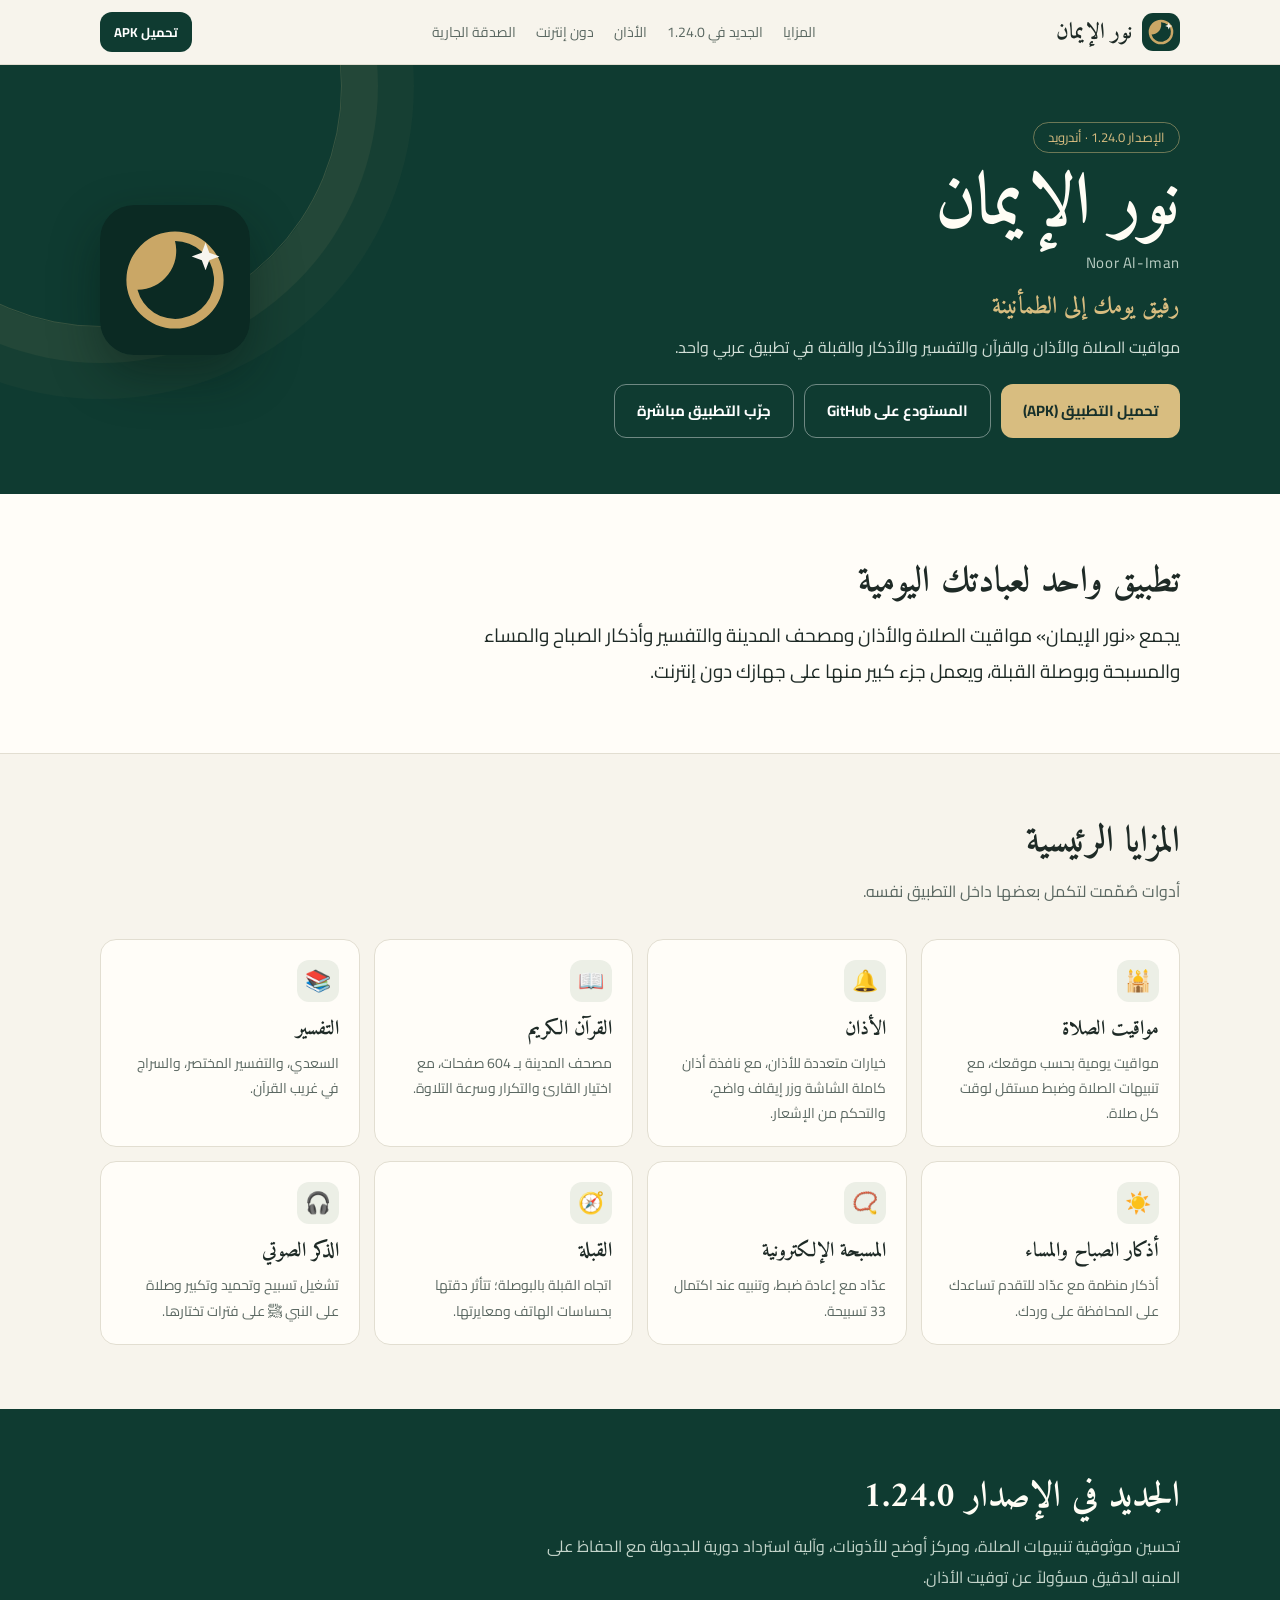
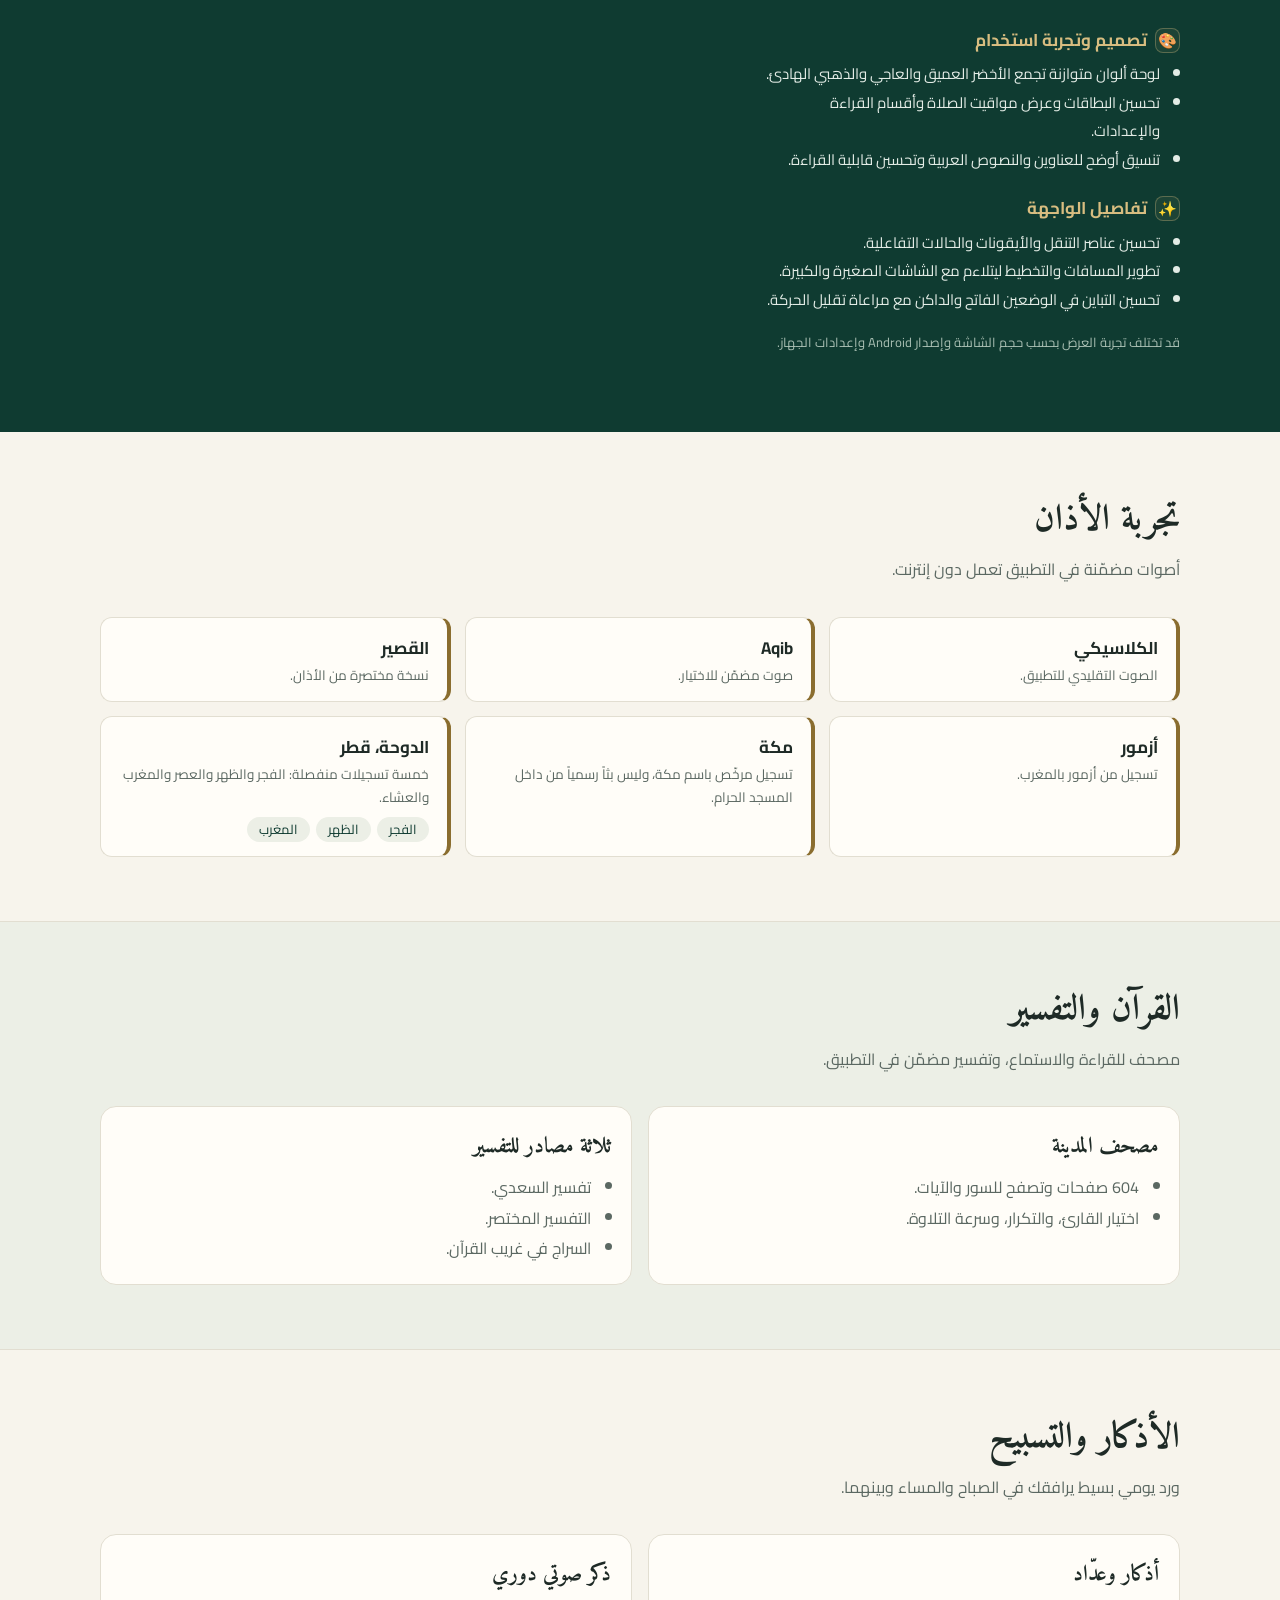
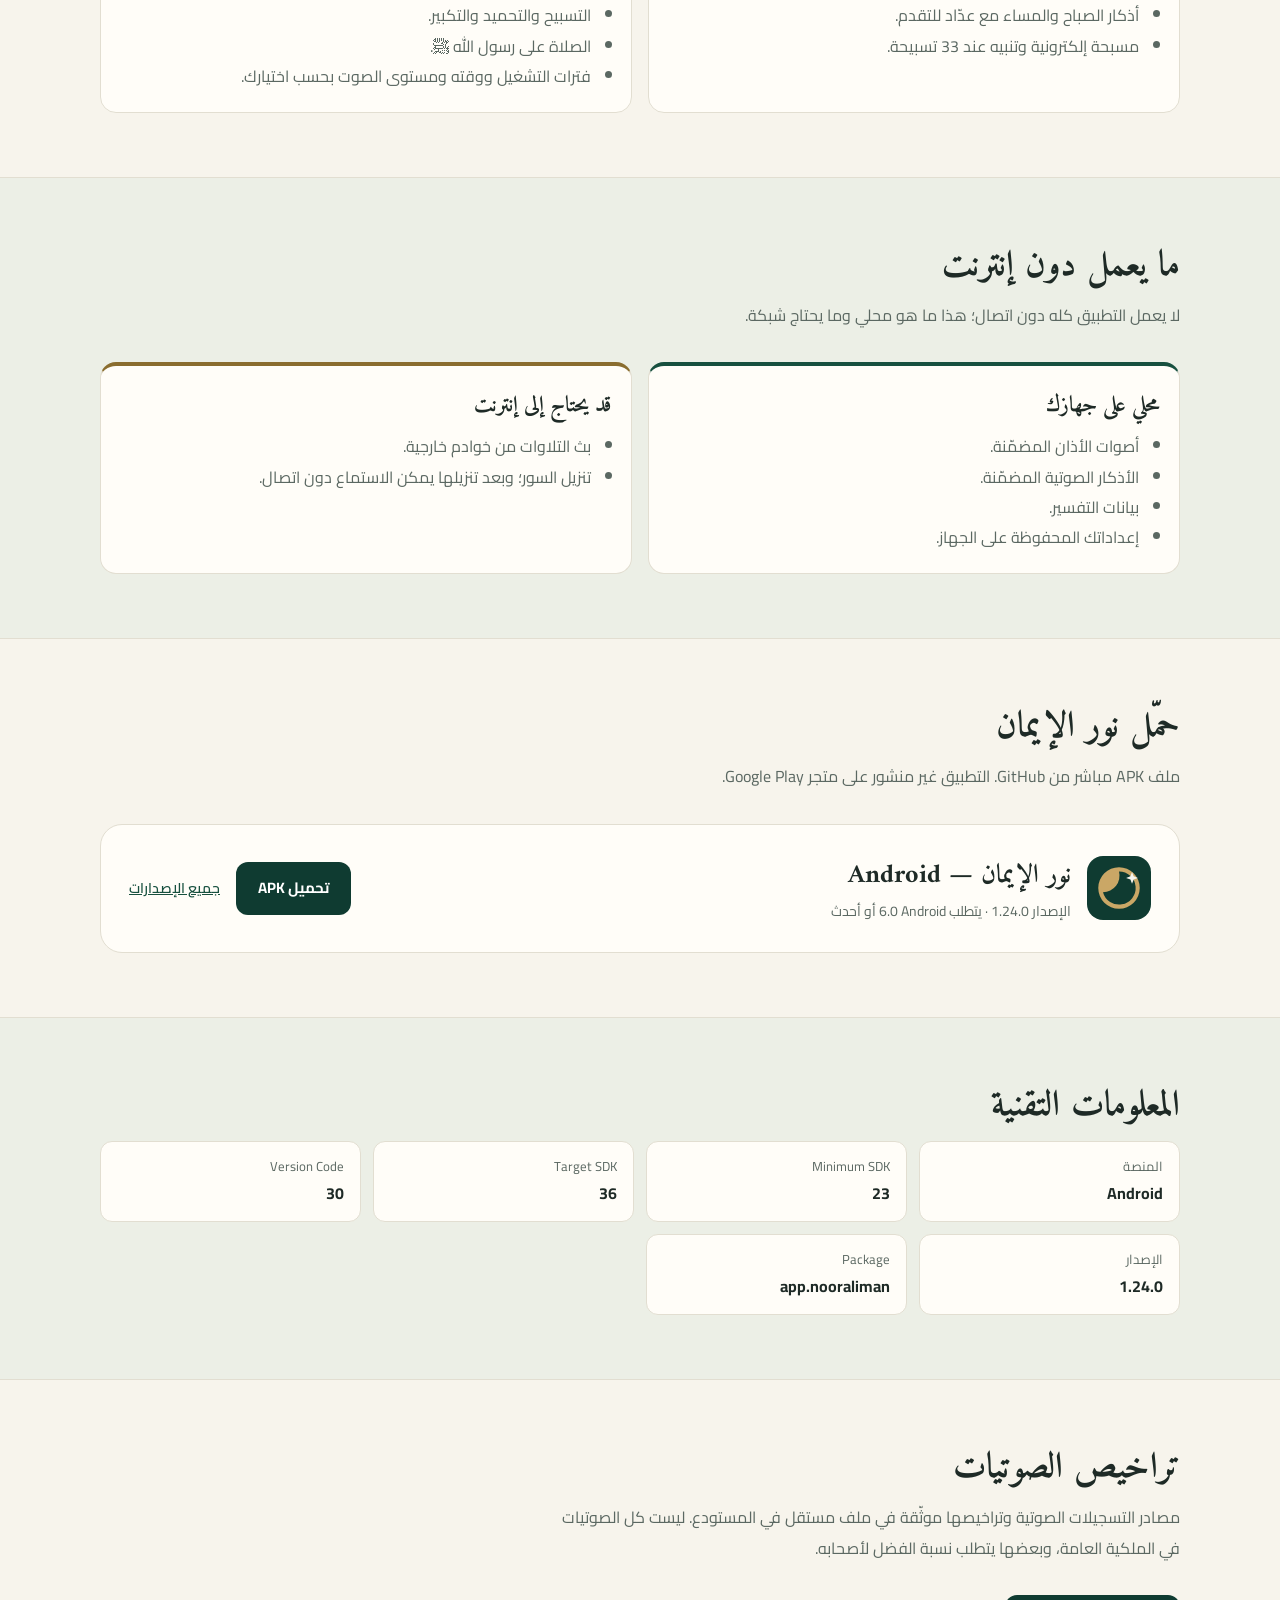
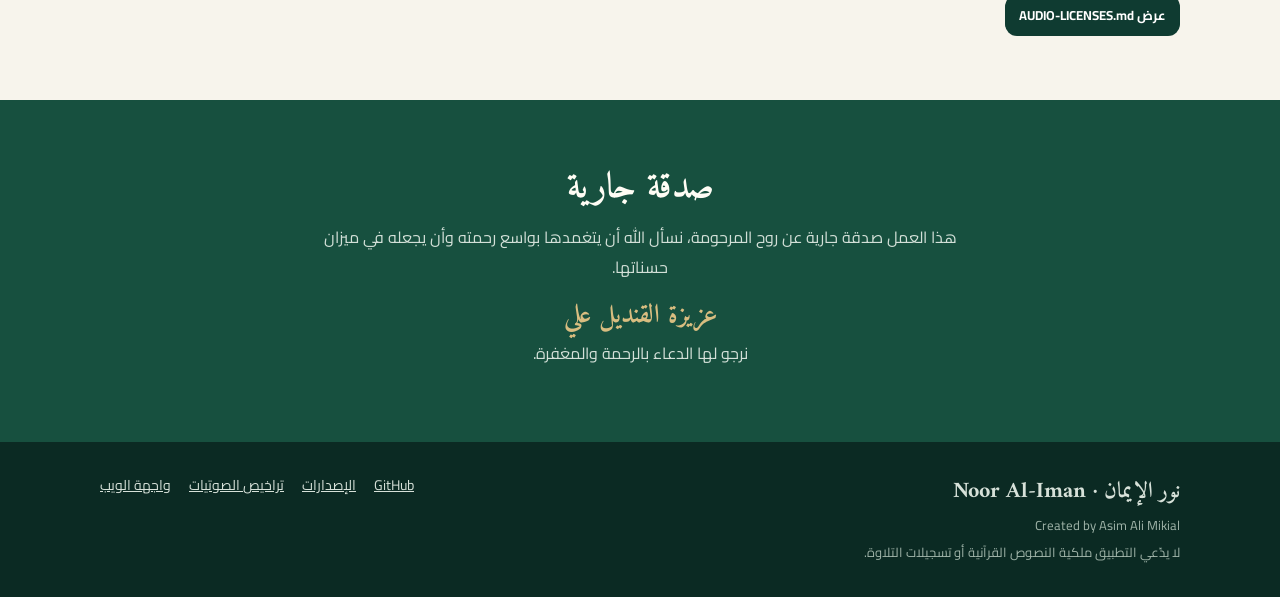
==== commit f260902b: "Prepare v1.24.0: version metadata, docs and signed APK workflow" ====
--- a/index.html
+++ b/index.html
@@ -29,7 +29,7 @@
 </script>
 <script defer src="/_vercel/insights/script.js"></script>
 <script type="application/ld+json">
-{"@context":"https://schema.org","@type":"SoftwareApplication","name":"نور الإيمان","alternateName":"Noor Al-Iman","applicationCategory":"LifestyleApplication","operatingSystem":"Android 6.0 and later","softwareVersion":"1.23.0","inLanguage":"ar","description":"تطبيق إسلامي يجمع مواقيت الصلاة والأذان والقرآن الكريم والتفسير والأذكار والقبلة والمسبحة.","downloadUrl":"https://github.com/asimalimikial-rgb/Noor-aliman/releases/download/v1.23.0/Noor-Al-Iman-v1.23.0.apk","author":{"@type":"Person","name":"Asim Ali Mikial"}}
+{"@context":"https://schema.org","@type":"SoftwareApplication","name":"نور الإيمان","alternateName":"Noor Al-Iman","applicationCategory":"LifestyleApplication","operatingSystem":"Android 6.0 and later","softwareVersion":"1.24.0","inLanguage":"ar","description":"تطبيق إسلامي يجمع مواقيت الصلاة والأذان والقرآن الكريم والتفسير والأذكار والقبلة والمسبحة.","downloadUrl":"https://github.com/asimalimikial-rgb/Noor-aliman/releases","author":{"@type":"Person","name":"Asim Ali Mikial"}}
 </script>
 <link rel="icon" type="image/svg+xml" href="data:image/svg+xml,%3Csvg xmlns='http://www.w3.org/2000/svg' viewBox='0 0 108 108'%3E%3Cpath fill='%230f3b31' d='M0 0h108v108H0z'/%3E%3Cpath fill='%23CAA766' d='M54 19a35 35 0 1 0 35 35 35 35 0 0 0-35-35m0 7a28 28 0 1 1-27 35 28 28 0 0 0 27-35'/%3E%3Cpath fill='%23F7F5EF' d='M76 27l2.7 7.3 7.3 2.7-7.3 2.7-2.7 7.3-2.7-7.3-7.3-2.7 7.3-2.7z'/%3E%3C/svg%3E">
 <link rel="preconnect" href="https://fonts.googleapis.com">
@@ -152,12 +152,12 @@
 </a>
 <nav aria-label="القائمة الرئيسية">
 <a href="#features">المزايا</a>
-<a href="#a11">الجديد في 1.23.0</a>
+<a href="#a11">الجديد في 1.24.0</a>
 <a href="#adhan">الأذان</a>
 <a href="#experience">دون إنترنت</a>
 <a href="#waqf">الصدقة الجارية</a>
 </nav>
-<a class="btn btn-em sm" href="https://github.com/asimalimikial-rgb/Noor-aliman/releases/download/v1.23.0/Noor-Al-Iman-v1.23.0.apk">تحميل APK</a>
+<a class="btn btn-em sm" href="https://github.com/asimalimikial-rgb/Noor-aliman/releases">تحميل APK</a>
 </div>
 </header>
 
@@ -165,15 +165,15 @@
 <div class="hero">
 <div class="wrap hg">
 <div>
-<span class="pill">الإصدار <bdi class="ltr">1.23.0</bdi> · أندرويد</span>
+<span class="pill">الإصدار <bdi class="ltr">1.24.0</bdi> · أندرويد</span>
 <h1>نور الإيمان</h1>
 <div class="en">Noor Al-Iman</div>
 <div class="tag">رفيق يومك إلى الطمأنينة</div>
 <p>مواقيت الصلاة والأذان والقرآن والتفسير والأذكار والقبلة في تطبيق عربي واحد.</p>
 <div class="acts">
-<a class="btn btn-gold" href="https://github.com/asimalimikial-rgb/Noor-aliman/releases/download/v1.23.0/Noor-Al-Iman-v1.23.0.apk">تحميل التطبيق (APK)</a>
+<a class="btn btn-gold" href="https://github.com/asimalimikial-rgb/Noor-aliman/releases">تحميل التطبيق (APK)</a>
 <a class="btn btn-ghost" href="https://github.com/asimalimikial-rgb/Noor-aliman">المستودع على GitHub</a>
-<a class="btn btn-ghost" href="/demo/">جرّب التطبيق مباشرة</a>
+<a class="btn btn-ghost" href="demo/">جرّب التطبيق مباشرة</a>
 </div>
 </div>
 <svg class="mark" viewBox="0 0 108 108" role="img" aria-label="شعار تطبيق نور الإيمان"><path fill="#0b2a23" d="M0 0h108v108H0z"/><path fill="#CAA766" d="M54 19a35 35 0 1 0 35 35 35 35 0 0 0-35-35m0 7a28 28 0 1 1-27 35 28 28 0 0 0 27-35"/><path fill="#F7F5EF" d="M76 27l2.7 7.3 7.3 2.7-7.3 2.7-2.7 7.3-2.7-7.3-7.3-2.7 7.3-2.7z"/></svg>
@@ -206,8 +206,8 @@
 
 <section class="a11" id="a11">
  <div class="wrap">
- <h2>الجديد في الإصدار <bdi class="ltr">1.23.0</bdi></h2>
- <p class="lead">تجربة بصرية أكثر أناقة ووضوحاً، مع تحسين عرض الأقسام والخيارات وراحة القراءة على الهاتف.</p>
+ <h2>الجديد في الإصدار <bdi class="ltr">1.24.0</bdi></h2>
+ <p class="lead">تحسين موثوقية تنبيهات الصلاة، ومركز أوضح للأذونات، وآلية استرداد دورية للجدولة مع الحفاظ على المنبه الدقيق مسؤولاً عن توقيت الأذان.</p>
  <div class="a11g">
  <div class="cols">
  <div><h3><span class="section-icon" aria-hidden="true">🎨</span>تصميم وتجربة استخدام</h3><ul>
@@ -280,10 +280,10 @@
 <div class="dl">
 <div class="id">
 <svg viewBox="0 0 108 108" aria-hidden="true"><path fill="#0f3b31" d="M0 0h108v108H0z"/><path fill="#CAA766" d="M54 19a35 35 0 1 0 35 35 35 35 0 0 0-35-35m0 7a28 28 0 1 1-27 35 28 28 0 0 0 27-35"/><path fill="#F7F5EF" d="M76 27l2.7 7.3 7.3 2.7-7.3 2.7-2.7 7.3-2.7-7.3-7.3-2.7 7.3-2.7z"/></svg>
-<div><h3>نور الإيمان — Android</h3><p>الإصدار <bdi class="ltr">1.23.0</bdi> · يتطلب Android <bdi class="ltr">6.0</bdi> أو أحدث</p></div>
+<div><h3>نور الإيمان — Android</h3><p>الإصدار <bdi class="ltr">1.24.0</bdi> · يتطلب Android <bdi class="ltr">6.0</bdi> أو أحدث</p></div>
 </div>
 <div class="go">
-<a class="btn btn-em" href="https://github.com/asimalimikial-rgb/Noor-aliman/releases/download/v1.23.0/Noor-Al-Iman-v1.23.0.apk">تحميل APK</a>
+<a class="btn btn-em" href="https://github.com/asimalimikial-rgb/Noor-aliman/releases">تحميل APK</a>
 <a class="t" href="https://github.com/asimalimikial-rgb/Noor-aliman/releases">جميع الإصدارات</a>
 </div>
 </div>
@@ -297,8 +297,8 @@
 <div><dt>المنصة</dt><dd>Android</dd></div>
 <div><dt>Minimum SDK</dt><dd class="ltr">23</dd></div>
 <div><dt>Target SDK</dt><dd class="ltr">36</dd></div>
-<div><dt>Version Code</dt><dd class="ltr">29</dd></div>
-<div><dt>الإصدار</dt><dd class="ltr">1.23.0</dd></div>
+<div><dt>Version Code</dt><dd class="ltr">30</dd></div>
+<div><dt>الإصدار</dt><dd class="ltr">1.24.0</dd></div>
 <div><dt>Package</dt><dd class="ltr">app.nooraliman</dd></div>
 </dl>
 </div>
